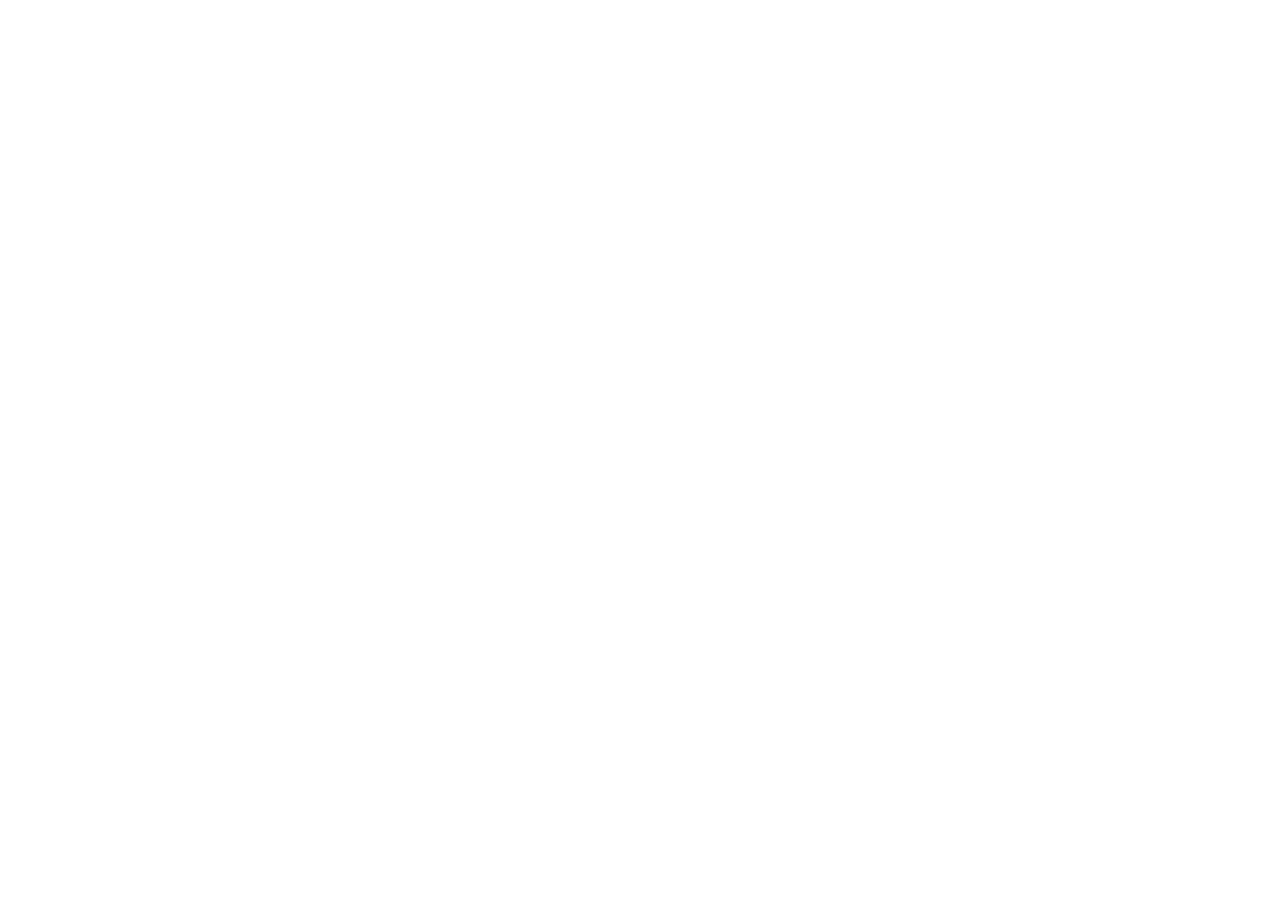
==== index.html @ 08fb3525 "First commit" ====
<!DOCTYPE html>
<html lang="en">
    <head>
        <meta charset="UTF-8" />
        <meta name="viewport" content="width=device-width, initial-scale=1.0" />
        <title>An Interactive Designer</title>
        <!-- Favicon -->
        <link
            rel="apple-touch-icon"
            sizes="57x57"
            href="./assets/Favicon-Project6"
        />
        <link
            rel="apple-touch-icon"
            sizes="60x60"
            href="./assets/Favicon-Project6/apple-icon-60x60.png"
        />
        <link
            rel="apple-touch-icon"
            sizes="72x72"
            href="./assets/Favicon-Project6/apple-icon-72x72.png"
        />
        <link
            rel="apple-touch-icon"
            sizes="76x76"
            href="./assets/Favicon-Project6/apple-icon-76x76.png"
        />
        <link
            rel="apple-touch-icon"
            sizes="114x114"
            href="./assets/Favicon-Project6/apple-icon-114x114.png"
        />
        <link
            rel="apple-touch-icon"
            sizes="120x120"
            href="./assets/Favicon-Project6/apple-icon-120x120.png"
        />
        <link
            rel="apple-touch-icon"
            sizes="144x144"
            href="./assets/Favicon-Project6/apple-icon-144x144.png"
        />
        <link
            rel="apple-touch-icon"
            sizes="152x152"
            href="./assets/Favicon-Project6/apple-icon-152x152.png"
        />
        <link
            rel="apple-touch-icon"
            sizes="180x180"
            href="./assets/Favicon-Project6/apple-icon-180x180.png"
        />
        <link
            rel="icon"
            type="image/png"
            sizes="192x192"
            href="./assets/Favicon-Project6/android-icon-192x192.png"
        />
        <link
            rel="icon"
            type="image/png"
            sizes="32x32"
            href="./assets/Favicon-Project6/favicon-32x32.png"
        />
        <link
            rel="icon"
            type="image/png"
            sizes="96x96"
            href="./assets/Favicon-Project6/favicon-96x96.png"
        />
        <link
            rel="icon"
            type="image/png"
            sizes="16x16"
            href="./assets/Favicon-Project6/favicon-16x16.png"
        />
        <link rel="manifest" href="./assets/Favicon-Project6/manifest.json" />
        <meta name="msapplication-TileColor" content="#ffffff" />
        <meta
            name="msapplication-TileImage"
            content="./assets/Favicon-Project6/ms-icon-144x144.png"
        />
        <meta name="theme-color" content="#ffffff" />
        <!-- Reset Css -->
        <link rel="stylesheet" href="./assets/css/reset.css" />
        <!-- Embed Fonts -->
        <link rel="preconnect" href="https://fonts.googleapis.com" />
        <link rel="preconnect" href="https://fonts.gstatic.com" crossorigin />
        <link
            href="https://fonts.googleapis.com/css2?family=DM+Sans:opsz,wght@9..40,400;9..40,500;9..40,700&display=swap"
            rel="stylesheet"
        />
        <!-- System Grid -->
        <link rel="stylesheet" href="./assets/css/grid.css" />
        <!-- Responsive -->
        <link rel="stylesheet" href="./assets/css/responsive.css" />
        <!-- Styles  -->
        <link rel="stylesheet" href="./assets/css/styles.css" />
    </head>
    <body>
        <header class="header">
            <div class="container-header"></div>
        </header>

        <main>
            <section class="hero">
                <div class="container"></div>
            </section>
        </main>
    </body>
</html>
---- assets/css/grid.css ----
/* X-Small devices (portrait phones, less than 576px) */
/* No media query for `xs` since this is the default in Bootstrap */
.container,
.container-fluid {
  --column-size: 12;
  --spacer: 10px;

  width: 100%;
  margin-left: auto;
  margin-right: auto;
  padding-left: calc(var(--spacer) / 2);
  padding-right: calc(var(--spacer) / 2);
}

.row {
  display: flex;
  flex-wrap: wrap;
  margin-left: calc(-1 * var(--spacer) / 2);
  margin-right: calc(-1 * var(--spacer) / 2);
}

.col {
  flex: 1 0;
}

.g-0 {
  --spacer: 0;
}

.row > [class*='offset-'] {
  margin-left: calc(100% / var(--column-size) * var(--offset-number));
}

.offset-0 {
  --offset-number: 0;
}

.offset-1 {
  --offset-number: 1;
}

.offset-2 {
  --offset-number: 2;
}

.offset-3 {
  --offset-number: 3;
}

.offset-4 {
  --offset-number: 4;
}

.offset-5 {
  --offset-number: 5;
}

.offset-6 {
  --offset-number: 6;
}

.offset-7 {
  --offset-number: 7;
}

.offset-8 {
  --offset-number: 8;
}

.offset-9 {
  --offset-number: 9;
}

.offset-10 {
  --offset-number: 10;
}

.offset-11 {
  --offset-number: 11;
}

.col,
.row[class*='row-cols-'] > *,
.row > [class*='col-'] {
  padding-left: calc(var(--spacer) / 2);
  padding-right: calc(var(--spacer) / 2);
}

.row[class*='row-cols-'] > *,
.row > [class*='col-'] {
  flex: 0 0 auto;
}

.row[class*='row-cols-'] > * {
  width: calc(100% / var(--row-cols-number));
}

.row-cols-1 > * {
  --row-cols-number: 1;
}

.row-cols-2 > * {
  --row-cols-number: 2;
}

.row-cols-3 > * {
  --row-cols-number: 3;
}

.row-cols-4 > * {
  --row-cols-number: 4;
}

.row-cols-5 > * {
  --row-cols-number: 5;
}

.row-cols-6 > * {
  --row-cols-number: 6;
}

.row > [class*='col-'] {
  width: calc(100% / var(--column-size) * var(--column-number));
}

.col-1 {
  --column-number: 1;
}

.col-2 {
  --column-number: 2;
}

.col-3 {
  --column-number: 3;
}

.col-4 {
  --column-number: 4;
}

.col-5 {
  --column-number: 5;
}

.col-6 {
  --column-number: 6;
}

.col-7 {
  --column-number: 7;
}

.col-8 {
  --column-number: 8;
}

.col-9 {
  --column-number: 9;
}

.col-10 {
  --column-number: 10;
}

.col-11 {
  --column-number: 11;
}

.col-12 {
  --column-number: 12;
}

/* Small devices (landscape phones, 576px and up) */
@media (min-width: 576px) {
  .container {
    --spacer: 24px;

    max-width: 540px;
  }

  .g-sm-0 {
    --spacer: 0;
  }

  .offset-sm-0 {
    --offset-number: 0;
  }

  .offset-sm-1 {
    --offset-number: 1;
  }

  .offset-sm-2 {
    --offset-number: 2;
  }

  .offset-sm-3 {
    --offset-number: 3;
  }

  .offset-sm-4 {
    --offset-number: 4;
  }

  .offset-sm-5 {
    --offset-number: 5;
  }

  .offset-sm-6 {
    --offset-number: 6;
  }

  .offset-sm-7 {
    --offset-number: 7;
  }

  .offset-sm-8 {
    --offset-number: 8;
  }

  .offset-sm-9 {
    --offset-number: 9;
  }

  .offset-sm-10 {
    --offset-number: 10;
  }

  .offset-sm-11 {
    --offset-number: 11;
  }

  .col-sm-1 {
    --column-number: 1;
  }

  .col-sm-2 {
    --column-number: 2;
  }

  .col-sm-3 {
    --column-number: 3;
  }

  .col-sm-4 {
    --column-number: 4;
  }

  .col-sm-5 {
    --column-number: 5;
  }

  .col-sm-6 {
    --column-number: 6;
  }

  .col-sm-7 {
    --column-number: 7;
  }

  .col-sm-8 {
    --column-number: 8;
  }

  .col-sm-9 {
    --column-number: 9;
  }

  .col-sm-10 {
    --column-number: 10;
  }

  .col-sm-11 {
    --column-number: 11;
  }

  .col-sm-12 {
    --column-number: 12;
  }

  .row-cols-sm-1 > * {
    --row-cols-number: 1;
  }

  .row-cols-sm-2 > * {
    --row-cols-number: 2;
  }

  .row-cols-sm-3 > * {
    --row-cols-number: 3;
  }

  .row-cols-sm-4 > * {
    --row-cols-number: 4;
  }

  .row-cols-sm-5 > * {
    --row-cols-number: 5;
  }

  .row-cols-sm-6 > * {
    --row-cols-number: 6;
  }
}

/* Medium devices (tablets, 768px and up) */
@media (min-width: 768px) {
  .container {
    max-width: 720px;
  }

  .g-md-0 {
    --spacer: 0;
  }

  .offset-md-0 {
    --offset-number: 0;
  }

  .offset-md-1 {
    --offset-number: 1;
  }

  .offset-md-2 {
    --offset-number: 2;
  }

  .offset-md-3 {
    --offset-number: 3;
  }

  .offset-md-4 {
    --offset-number: 4;
  }

  .offset-md-5 {
    --offset-number: 5;
  }

  .offset-md-6 {
    --offset-number: 6;
  }

  .offset-md-7 {
    --offset-number: 7;
  }

  .offset-md-8 {
    --offset-number: 8;
  }

  .offset-md-9 {
    --offset-number: 9;
  }

  .offset-md-10 {
    --offset-number: 10;
  }

  .offset-md-11 {
    --offset-number: 11;
  }

  .col-md-1 {
    --column-number: 1;
  }

  .col-md-2 {
    --column-number: 2;
  }

  .col-md-3 {
    --column-number: 3;
  }

  .col-md-4 {
    --column-number: 4;
  }

  .col-md-5 {
    --column-number: 5;
  }

  .col-md-6 {
    --column-number: 6;
  }

  .col-md-7 {
    --column-number: 7;
  }

  .col-md-8 {
    --column-number: 8;
  }

  .col-md-9 {
    --column-number: 9;
  }

  .col-md-10 {
    --column-number: 10;
  }

  .col-md-11 {
    --column-number: 11;
  }

  .col-md-12 {
    --column-number: 12;
  }

  .row-cols-md-1 > * {
    --row-cols-number: 1;
  }

  .row-cols-md-2 > * {
    --row-cols-number: 2;
  }

  .row-cols-md-3 > * {
    --row-cols-number: 3;
  }

  .row-cols-md-4 > * {
    --row-cols-number: 4;
  }

  .row-cols-md-5 > * {
    --row-cols-number: 5;
  }

  .row-cols-md-6 > * {
    --row-cols-number: 6;
  }
}

/* Large devices (desktops, 992px and up) */
@media (min-width: 992px) {
  .container {
    --spacer: 30px;

    max-width: 960px;
  }

  .g-lg-0 {
    --spacer: 0;
  }

  .offset-lg-0 {
    --offset-number: 0;
  }

  .offset-lg-1 {
    --offset-number: 1;
  }

  .offset-lg-2 {
    --offset-number: 2;
  }

  .offset-lg-3 {
    --offset-number: 3;
  }

  .offset-lg-4 {
    --offset-number: 4;
  }

  .offset-lg-5 {
    --offset-number: 5;
  }

  .offset-lg-6 {
    --offset-number: 6;
  }

  .offset-lg-7 {
    --offset-number: 7;
  }

  .offset-lg-8 {
    --offset-number: 8;
  }

  .offset-lg-9 {
    --offset-number: 9;
  }

  .offset-lg-10 {
    --offset-number: 10;
  }

  .offset-lg-11 {
    --offset-number: 11;
  }

  .col-lg-1 {
    --column-number: 1;
  }

  .col-lg-2 {
    --column-number: 2;
  }

  .col-lg-3 {
    --column-number: 3;
  }

  .col-lg-4 {
    --column-number: 4;
  }

  .col-lg-5 {
    --column-number: 5;
  }

  .col-lg-6 {
    --column-number: 6;
  }

  .col-lg-7 {
    --column-number: 7;
  }

  .col-lg-8 {
    --column-number: 8;
  }

  .col-lg-9 {
    --column-number: 9;
  }

  .col-lg-10 {
    --column-number: 10;
  }

  .col-lg-11 {
    --column-number: 11;
  }

  .col-lg-12 {
    --column-number: 12;
  }

  .row-cols-lg-1 > * {
    --row-cols-number: 1;
  }

  .row-cols-lg-2 > * {
    --row-cols-number: 2;
  }

  .row-cols-lg-3 > * {
    --row-cols-number: 3;
  }

  .row-cols-lg-4 > * {
    --row-cols-number: 4;
  }

  .row-cols-lg-5 > * {
    --row-cols-number: 5;
  }

  .row-cols-lg-6 > * {
    --row-cols-number: 6;
  }
}

/* X-Large devices (large desktops, 1200px and up) */
@media (min-width: 1200px) {
  .container {
    max-width: 1170px;
  }

  .g-xl-0 {
    --spacer: 0;
  }

  .offset-xl-0 {
    --offset-number: 0;
  }

  .offset-xl-1 {
    --offset-number: 1;
  }

  .offset-xl-2 {
    --offset-number: 2;
  }

  .offset-xl-3 {
    --offset-number: 3;
  }

  .offset-xl-4 {
    --offset-number: 4;
  }

  .offset-xl-5 {
    --offset-number: 5;
  }

  .offset-xl-6 {
    --offset-number: 6;
  }

  .offset-xl-7 {
    --offset-number: 7;
  }

  .offset-xl-8 {
    --offset-number: 8;
  }

  .offset-xl-9 {
    --offset-number: 9;
  }

  .offset-xl-10 {
    --offset-number: 10;
  }

  .offset-xl-11 {
    --offset-number: 11;
  }

  .col-xl-1 {
    --column-number: 1;
  }

  .col-xl-2 {
    --column-number: 2;
  }

  .col-xl-3 {
    --column-number: 3;
  }

  .col-xl-4 {
    --column-number: 4;
  }

  .col-xl-5 {
    --column-number: 5;
  }

  .col-xl-6 {
    --column-number: 6;
  }

  .col-xl-7 {
    --column-number: 7;
  }

  .col-xl-8 {
    --column-number: 8;
  }

  .col-xl-9 {
    --column-number: 9;
  }

  .col-xl-10 {
    --column-number: 10;
  }

  .col-xl-11 {
    --column-number: 11;
  }

  .col-xl-12 {
    --column-number: 12;
  }

  .row-cols-xl-1 > * {
    --row-cols-number: 1;
  }

  .row-cols-xl-2 > * {
    --row-cols-number: 2;
  }

  .row-cols-xl-3 > * {
    --row-cols-number: 3;
  }

  .row-cols-xl-4 > * {
    --row-cols-number: 4;
  }

  .row-cols-xl-5 > * {
    --row-cols-number: 5;
  }

  .row-cols-xl-6 > * {
    --row-cols-number: 6;
  }
}

/* XX-Large devices (larger desktops, 1400px and up) */
@media (min-width: 1400px) {
  .container {
    max-width: 1320px;
  }

  .g-xxl-0 {
    --spacer: 0;
  }

  .offset-xxl-0 {
    --offset-number: 0;
  }

  .offset-xxl-1 {
    --offset-number: 1;
  }

  .offset-xxl-2 {
    --offset-number: 2;
  }

  .offset-xxl-3 {
    --offset-number: 3;
  }

  .offset-xxl-4 {
    --offset-number: 4;
  }

  .offset-xxl-5 {
    --offset-number: 5;
  }

  .offset-xxl-6 {
    --offset-number: 6;
  }

  .offset-xxl-7 {
    --offset-number: 7;
  }

  .offset-xxl-8 {
    --offset-number: 8;
  }

  .offset-xxl-9 {
    --offset-number: 9;
  }

  .offset-xxl-10 {
    --offset-number: 10;
  }

  .offset-xxl-11 {
    --offset-number: 11;
  }

  .col-xxl-1 {
    --column-number: 1;
  }

  .col-xxl-2 {
    --column-number: 2;
  }

  .col-xxl-3 {
    --column-number: 3;
  }

  .col-xxl-4 {
    --column-number: 4;
  }

  .col-xxl-5 {
    --column-number: 5;
  }

  .col-xxl-6 {
    --column-number: 6;
  }

  .col-xxl-7 {
    --column-number: 7;
  }

  .col-xxl-8 {
    --column-number: 8;
  }

  .col-xxl-9 {
    --column-number: 9;
  }

  .col-xxl-10 {
    --column-number: 10;
  }

  .col-xxl-11 {
    --column-number: 11;
  }

  .col-xxl-12 {
    --column-number: 12;
  }

  .row-cols-xxl-1 > * {
    --row-cols-number: 1;
  }

  .row-cols-xxl-2 > * {
    --row-cols-number: 2;
  }

  .row-cols-xxl-3 > * {
    --row-cols-number: 3;
  }

  .row-cols-xxl-4 > * {
    --row-cols-number: 4;
  }

  .row-cols-xxl-5 > * {
    --row-cols-number: 5;
  }

  .row-cols-xxl-6 > * {
    --row-cols-number: 6;
  }
}
---- assets/css/responsive.css ----

---- assets/css/styles.css ----
*, ::before, ::after {
    box-sizing: border-box;
}

html {
    font-size: 62.5%;
}



body {
    font-family: 'DM Sans', sans-serif;
}
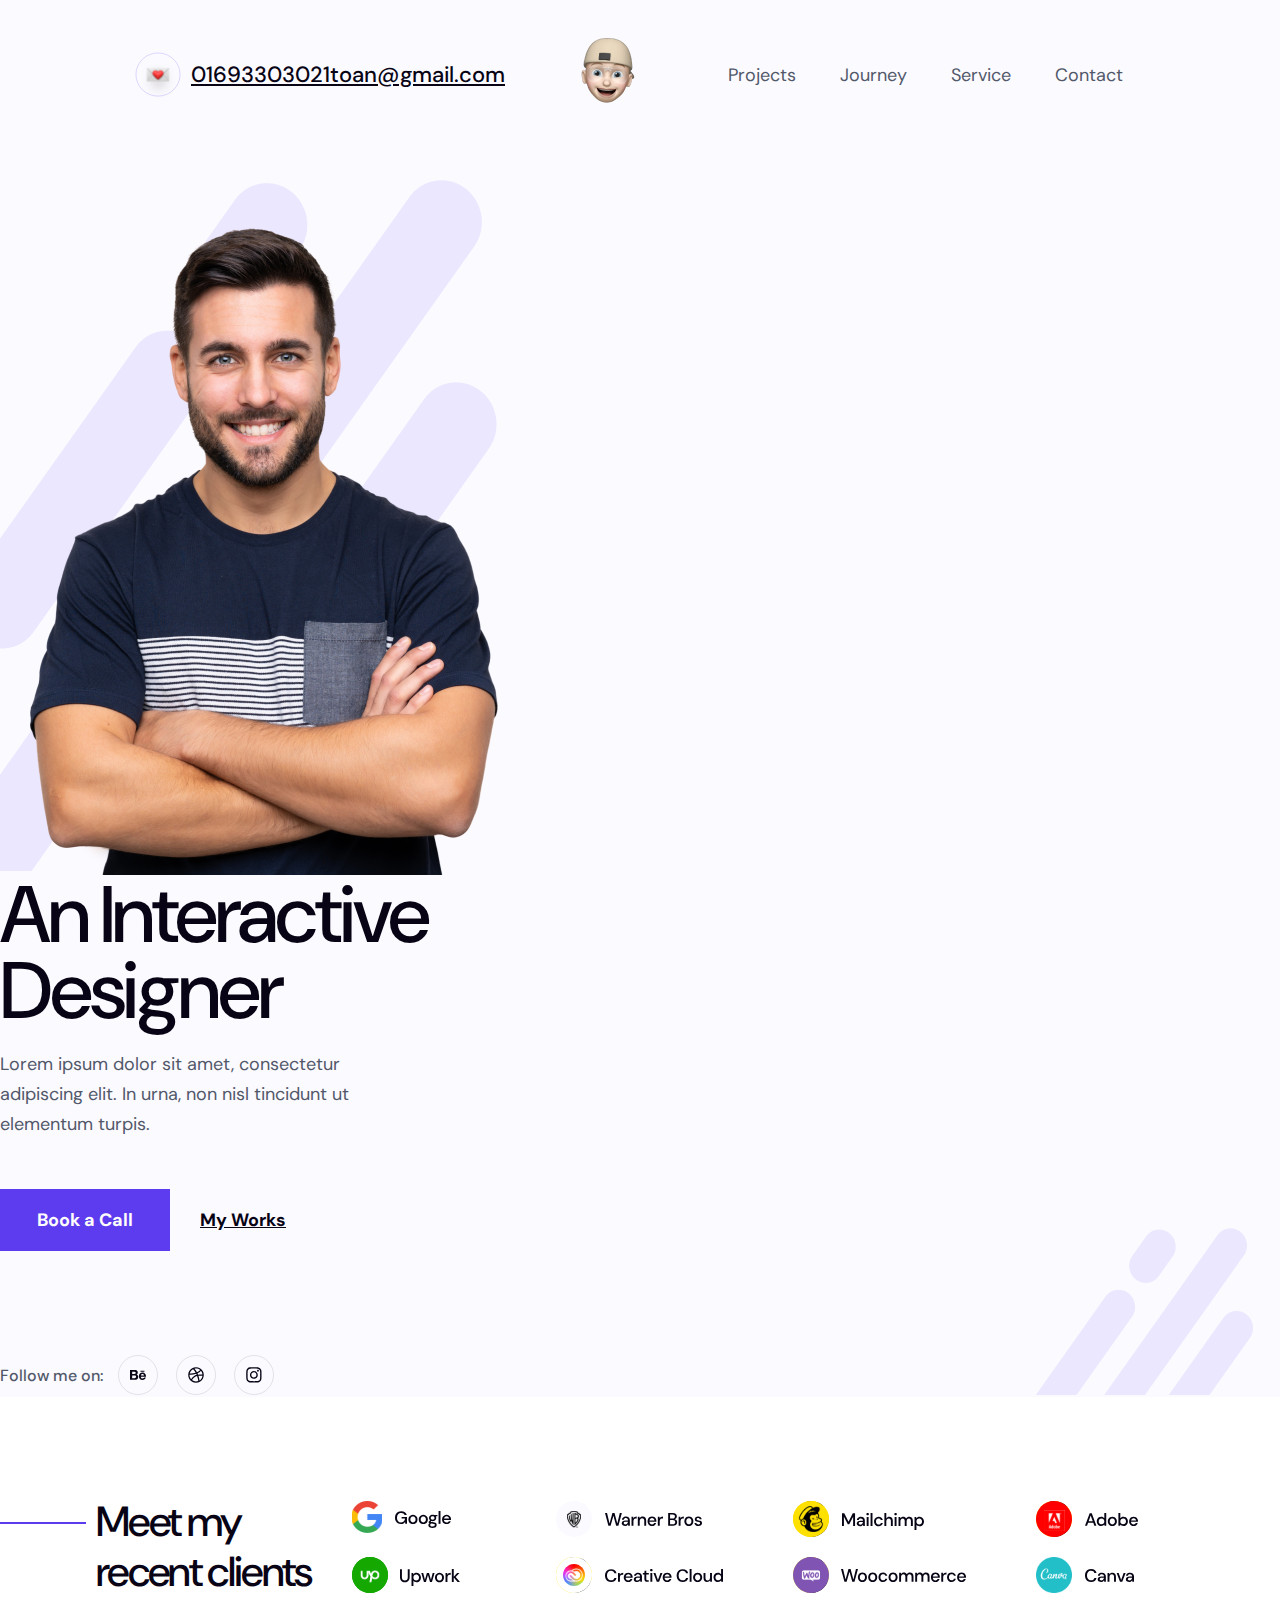
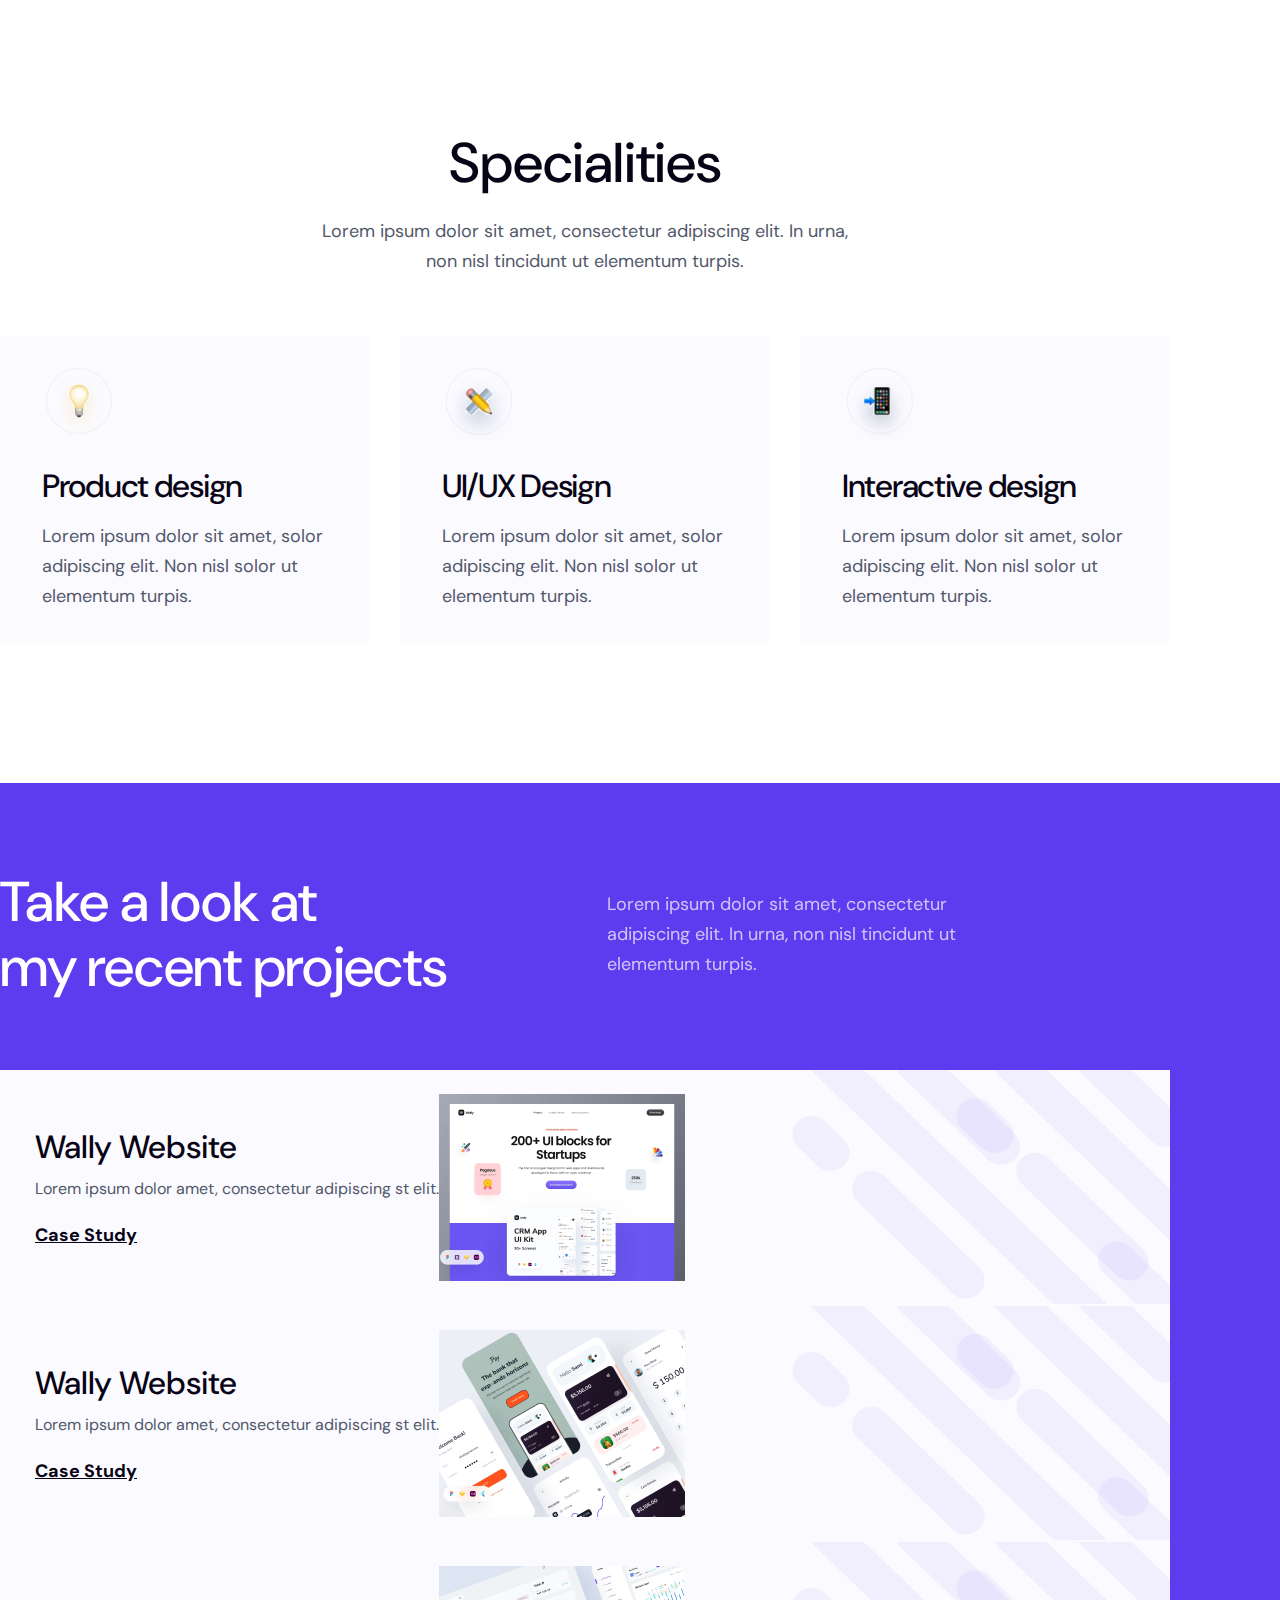
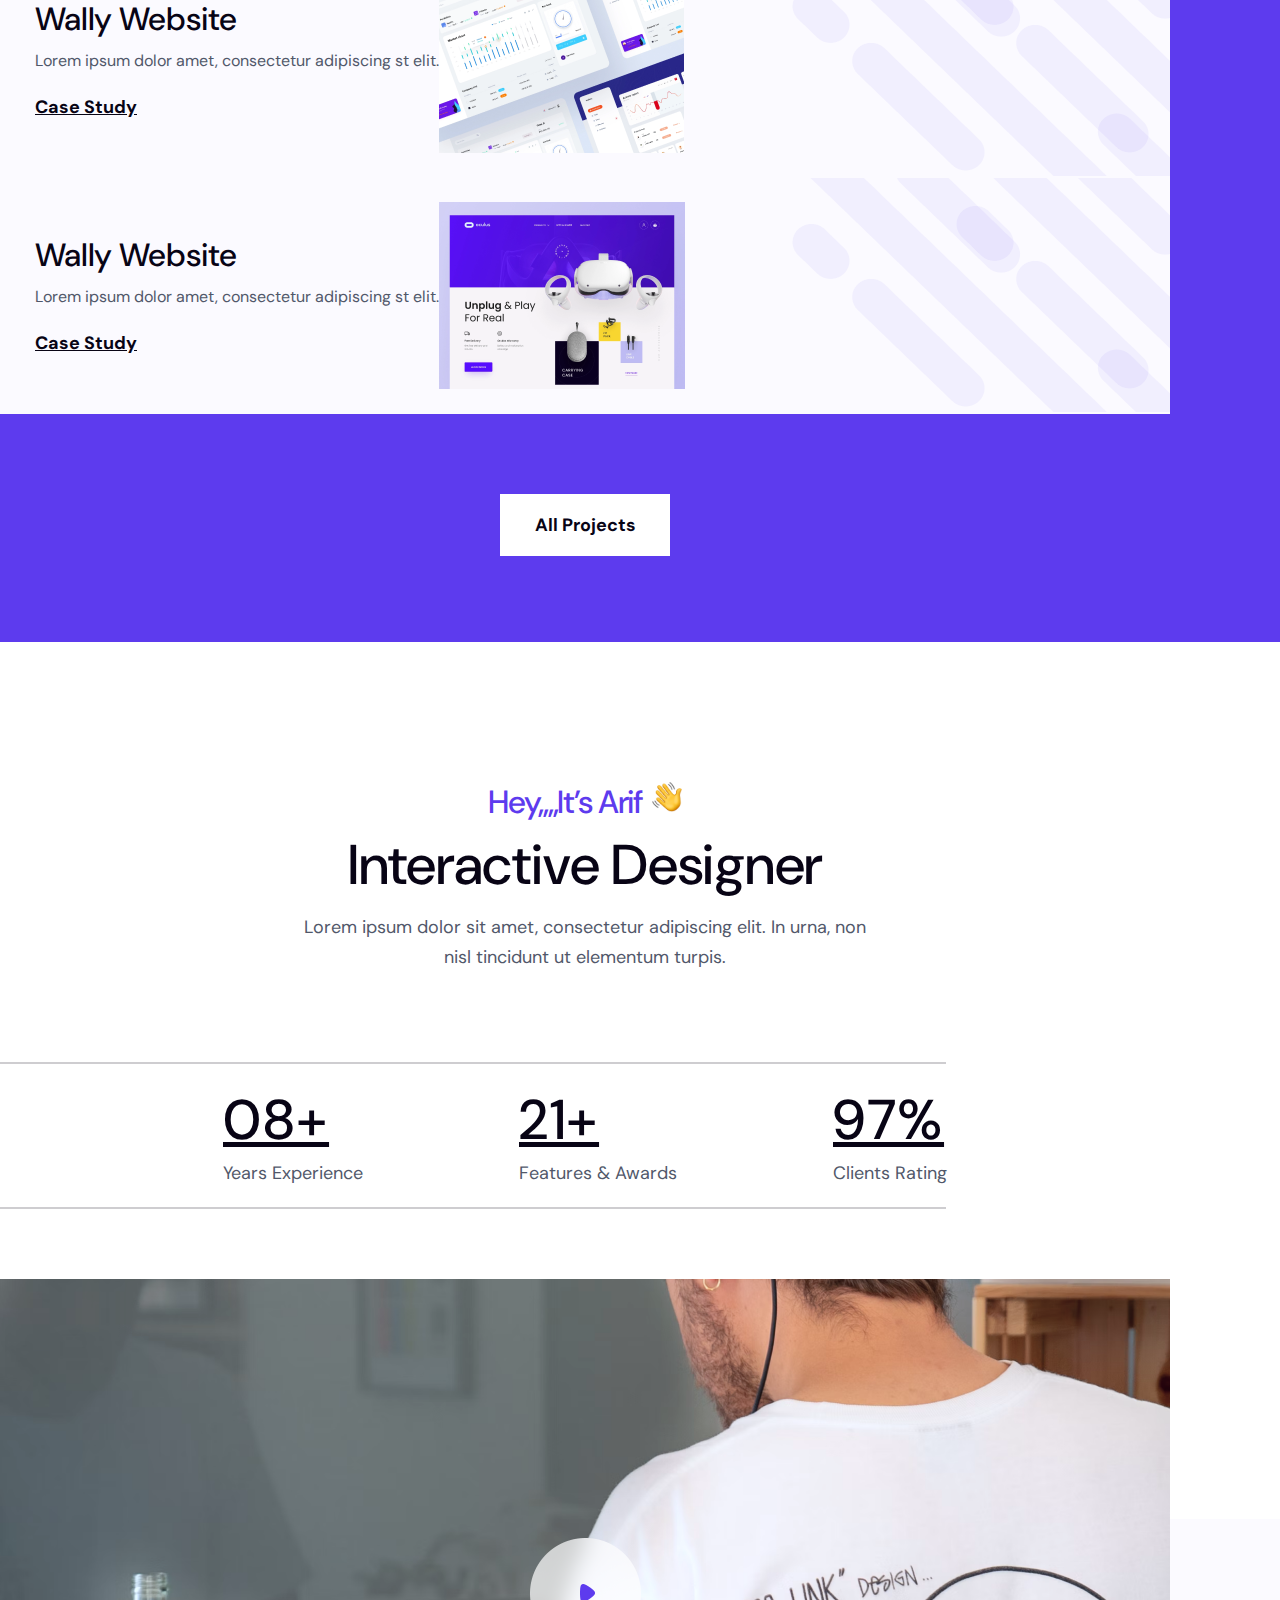
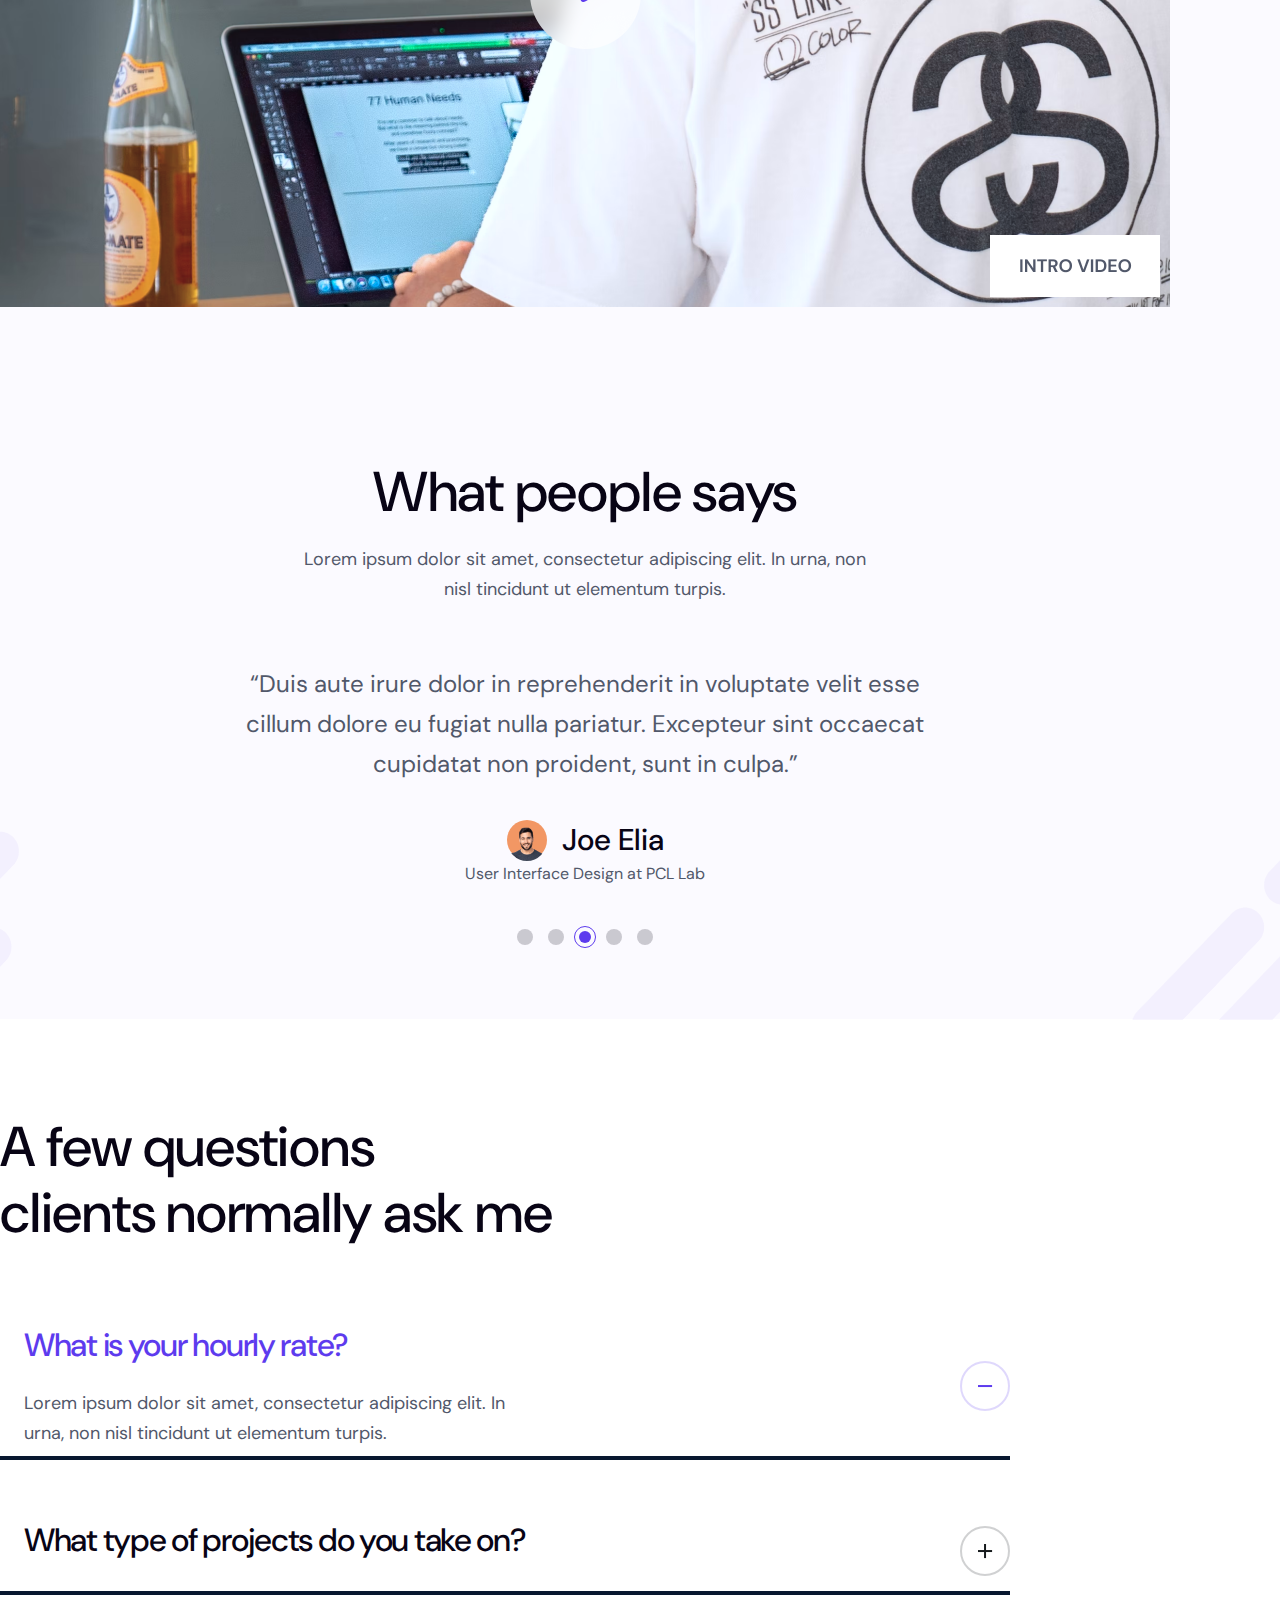
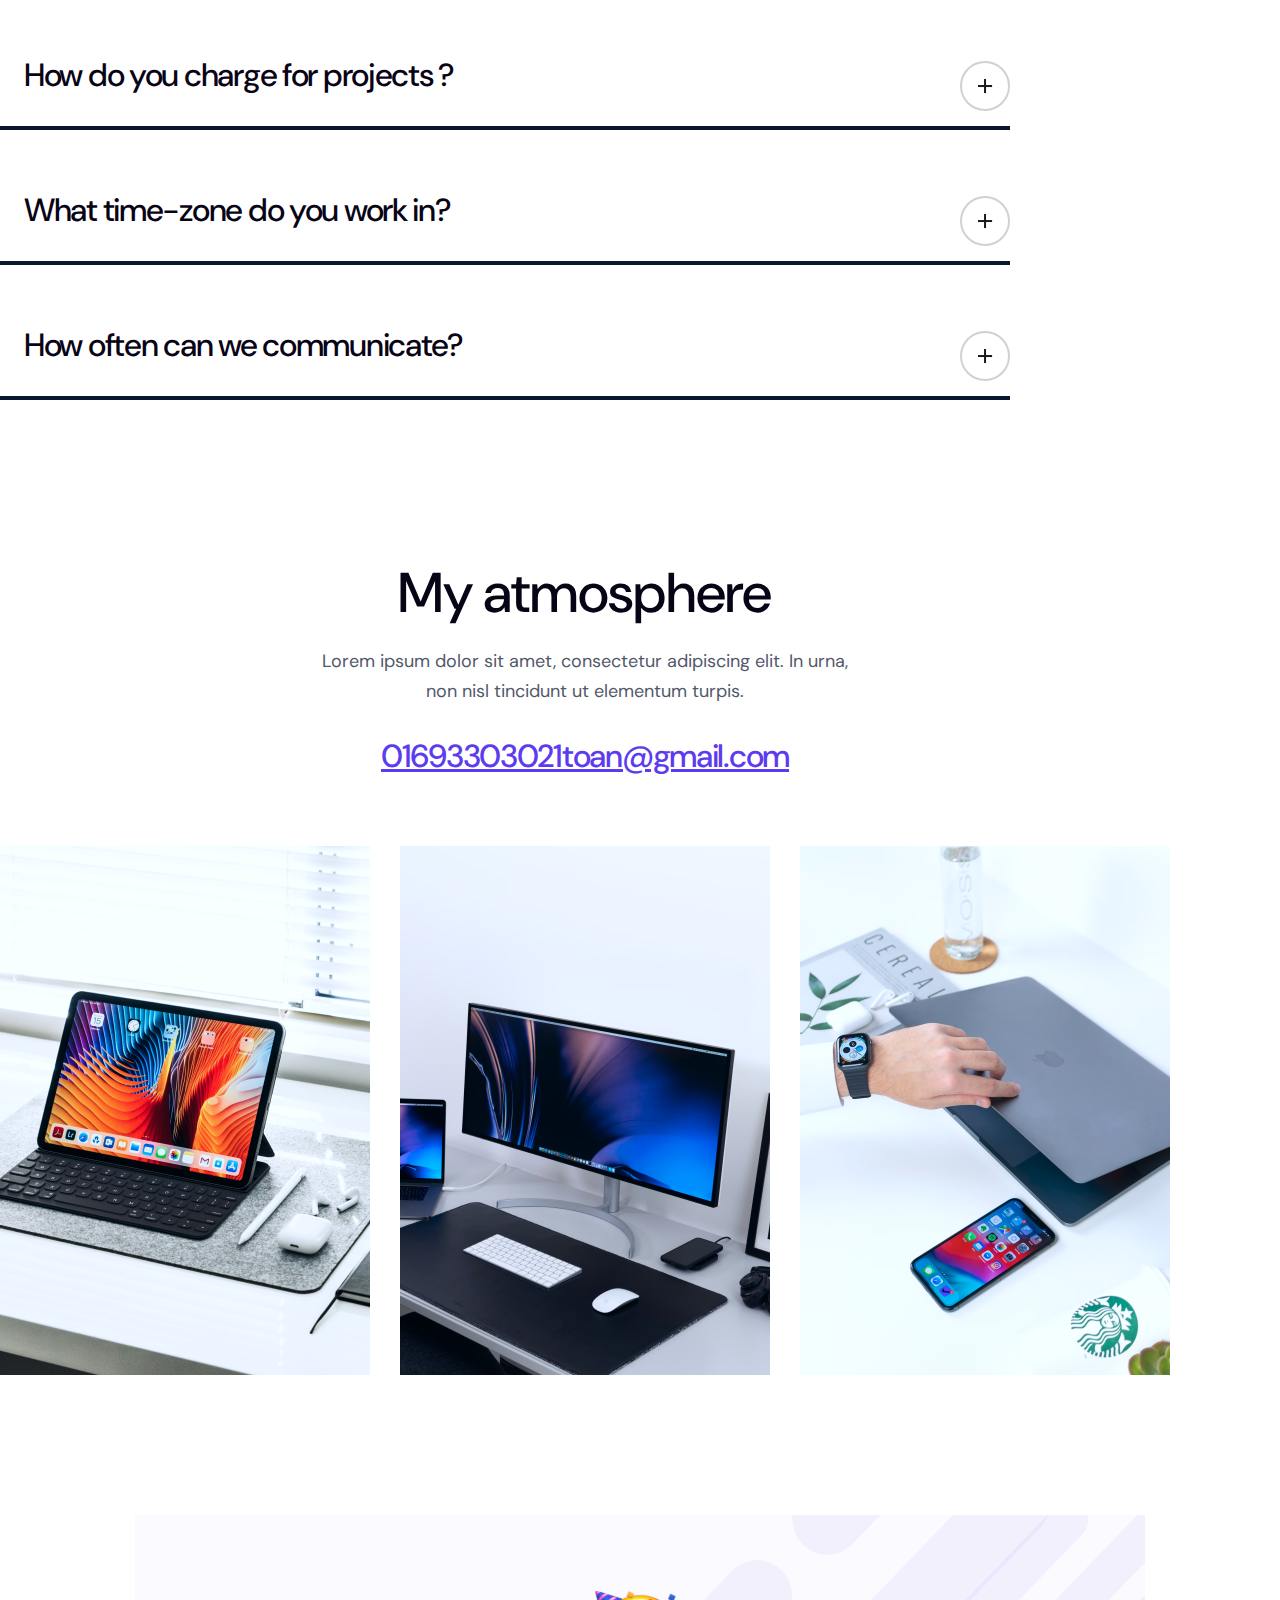
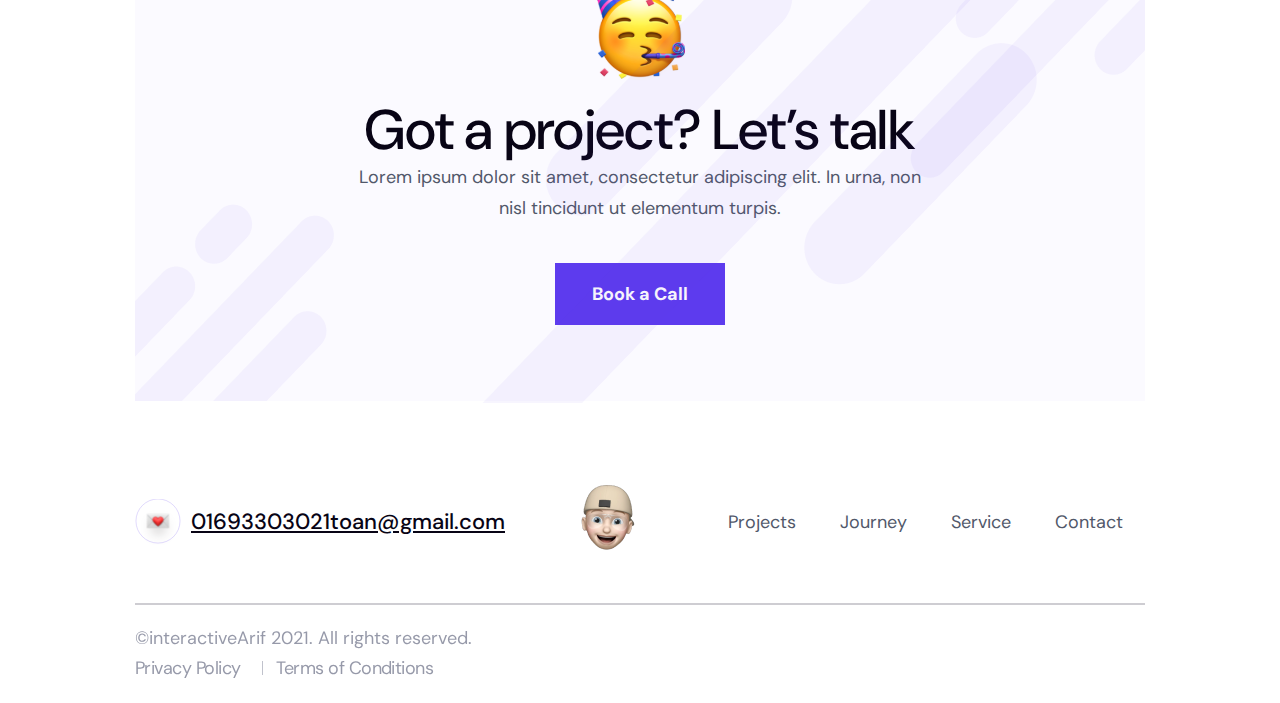
==== commit dd2299a2: "Hoàn Thành Dự Án Số 6" ====
--- a/index.html
+++ b/index.html
@@ -91,21 +91,1151 @@
             rel="stylesheet"
         />
         <!-- System Grid -->
-        <link rel="stylesheet" href="./assets/css/grid.css" />
+        <link
+            href="https://cdn.jsdelivr.net/npm/bootstrap@5.3.2/dist/css/bootstrap.min.css"
+            rel="stylesheet"
+            integrity="sha384-T3c6CoIi6uLrA9TneNEoa7RxnatzjcDSCmG1MXxSR1GAsXEV/Dwwykc2MPK8M2HN"
+            crossorigin="anonymous"
+        />
+
+        <!-- Styles  -->
+        <link rel="stylesheet" href="./assets/css/styles.css" />
         <!-- Responsive -->
         <link rel="stylesheet" href="./assets/css/responsive.css" />
-        <!-- Styles  -->
-        <link rel="stylesheet" href="./assets/css/styles.css" />
     </head>
     <body>
+        <!-- Header -->
         <header class="header">
-            <div class="container-header"></div>
+            <div class="header__inner">
+                <div class="header-contact">
+                    <img
+                        src="./assets/icon/Icon_Header.svg"
+                        alt=""
+                        class="header-contact__icon"
+                    />
+                    <a href="#!">
+                        <div class="header-contact__email">
+                            01693303021toan@gmail.com
+                        </div>
+                    </a>
+                </div>
+
+                <!-- Logo -->
+                <a href="#!"
+                    ><img
+                        src="./assets/img/Logo.png"
+                        alt="An Interactive Designer"
+                        class="header-logo"
+                /></a>
+                <!-- Nav -->
+                <nav class="nav">
+                    <ul class="nav__list">
+                        <li class="nav__items">
+                            <a href="#!" class="nav__links nav__links--active"
+                                >Projects</a
+                            >
+                        </li>
+
+                        <li class="nav__items">
+                            <a href="#!" class="nav__links">Journey</a>
+                        </li>
+
+                        <li class="nav__items">
+                            <a href="#!" class="nav__links">Service</a>
+                        </li>
+
+                        <li class="nav__items">
+                            <a href="#!" class="nav__links">Contact</a>
+                        </li>
+                    </ul>
+                </nav>
+            </div>
         </header>
-
+        <!-- Tablet/Mobile Header -->
+        <header class="mobile-header">
+            <img src="./assets/img/logo_header-mobile.png" alt="" />
+            <div class="menu-box">
+                <svg
+                    width="34"
+                    height="34"
+                    viewBox="0 0 34 34"
+                    fill="none"
+                    xmlns="http://www.w3.org/2000/svg"
+                    xmlns:xlink="http://www.w3.org/1999/xlink"
+                >
+                    <circle
+                        opacity="0.2"
+                        cx="17"
+                        cy="17"
+                        r="16"
+                        stroke="#5D3BEE"
+                    />
+                    <rect
+                        x="8.6521"
+                        y="11.4349"
+                        width="16.6957"
+                        height="11.1304"
+                        fill="url(#pattern0)"
+                    />
+                    <defs>
+                        <pattern
+                            id="pattern0"
+                            patternContentUnits="objectBoundingBox"
+                            width="1"
+                            height="1"
+                        >
+                            <use
+                                xlink:href="#image0_1_4946"
+                                transform="matrix(0.00625 0 0 0.00902778 0 -0.222222)"
+                            />
+                        </pattern>
+                        <image
+                            id="image0_1_4946"
+                            width="160"
+                            height="160"
+                            xlink:href="[data-uri]"
+                        />
+                    </defs>
+                </svg>
+            </div>
+
+            <div class="menu-button">
+                <span class="menu-icon">
+                    <svg
+                        width="34"
+                        height="34"
+                        viewBox="0 0 34 34"
+                        fill="none"
+                        xmlns="http://www.w3.org/2000/svg"
+                    >
+                        <circle
+                            opacity="0.2"
+                            cx="17"
+                            cy="17"
+                            r="16"
+                            stroke="#5D3BEE"
+                        />
+                        <path
+                            d="M10 20H25"
+                            stroke="#5D3BEE"
+                            stroke-width="2"
+                            stroke-linecap="round"
+                            stroke-linejoin="round"
+                        />
+                        <path
+                            d="M10 14H25"
+                            stroke="#5D3BEE"
+                            stroke-width="2"
+                            stroke-linecap="round"
+                            stroke-linejoin="round"
+                        />
+                    </svg>
+                </span>
+            </div>
+
+            <nav class="mobile-nav">
+                <span class="close-btn">
+                    <svg
+                        xmlns="http://www.w3.org/2000/svg"
+                        height="2em"
+                        viewBox="0 0 384 512"
+                    >
+                        <!--! Font Awesome Free 6.4.2 by @fontawesome - https://fontawesome.com License - https://fontawesome.com/license (Commercial License) Copyright 2023 Fonticons, Inc. -->
+                        <path
+                            d="M342.6 150.6c12.5-12.5 12.5-32.8 0-45.3s-32.8-12.5-45.3 0L192 210.7 86.6 105.4c-12.5-12.5-32.8-12.5-45.3 0s-12.5 32.8 0 45.3L146.7 256 41.4 361.4c-12.5 12.5-12.5 32.8 0 45.3s32.8 12.5 45.3 0L192 301.3 297.4 406.6c12.5 12.5 32.8 12.5 45.3 0s12.5-32.8 0-45.3L237.3 256 342.6 150.6z"
+                        />
+                    </svg>
+                </span>
+                <ul class="mobile-nav__list">
+                    <li class="mobile-nav__item">
+                        <a href="#!" class="mobile-nav__link">Projects</a>
+                    </li>
+
+                    <li class="mobile-nav__item">
+                        <a href="#!" class="mobile-nav__link">Journey</a>
+                    </li>
+
+                    <li class="mobile-nav__item">
+                        <a href="#!" class="mobile-nav__link">Service</a>
+                    </li>
+
+                    <li class="mobile-nav__item">
+                        <a href="#!" class="mobile-nav__link">Contact</a>
+                    </li>
+                </ul>
+            </nav>
+        </header>
         <main>
+            <!--  Hero -->
             <section class="hero">
-                <div class="container"></div>
+                <div class="container">
+                    <div class="row hero__inner">
+                        <div class="col-lg-5 col-12">
+                            <!-- Hero Media -->
+                            <div class="hero__media">
+                                <figure class="hero__media__wrap-img">
+                                    <img
+                                        src="./assets/img/hero-img.png"
+                                        alt=""
+                                        class="hero__media__img"
+                                    />
+                                </figure>
+                            </div>
+                        </div>
+                        <div class="col-lg-5 offset-lg-2 col-12">
+                            <!-- Hero Content -->
+                            <section class="hero__content">
+                                <section class="hero__heading">
+                                    An Interactive Designer
+                                </section>
+                                <p class="hero__desc">
+                                    Lorem ipsum dolor sit amet, consectetur
+                                    adipiscing elit. In urna, non nisl tincidunt
+                                    ut elementum turpis.
+                                </p>
+                                <div class="hero__cta">
+                                    <a href="#!" class="hero__btn btn">
+                                        Book a Call
+                                    </a>
+                                    <a href="#!" class="hero__more">
+                                        My Works
+                                    </a>
+                                </div>
+                                <div class="hero-follow">
+                                    <span class="hero-follow__sub-title"
+                                        >Follow me on:
+                                    </span>
+                                    <div class="hero-social">
+                                        <a href="#!">
+                                            <img
+                                                src="./assets/img/Goggle.svg"
+                                                alt=""
+                                                class="hero-social__icon"
+                                            />
+                                        </a>
+                                        <a href="#!">
+                                            <img
+                                                src="./assets/img/basketball.svg"
+                                                5
+                                                alt=""
+                                                class="hero-social__icon"
+                                            />
+                                        </a>
+                                        <a href="#!">
+                                            <img
+                                                src="./assets/img/Instagram.svg"
+                                                alt=""
+                                                class="hero-social__icon"
+                                            />
+                                        </a>
+                                    </div>
+                                </div>
+                            </section>
+                        </div>
+                    </div>
+                </div>
+            </section>
+            <!--  Clients -->
+            <section class="client">
+                <div class="container">
+                    <div class="row client__inner">
+                        <div class="col-lg-4 col-12">
+                            <section class="client__left">
+                                <h2 class="client__heading section-heading">
+                                    Meet my recent clients
+                                </h2>
+                            </section>
+                        </div>
+                        <div class="col-lg-8">
+                            <div class="client__list">
+                                <img
+                                    src="./assets/img/Google.svg"
+                                    alt=""
+                                    class="client__items"
+                                />
+                                <img
+                                    src="./assets/img/warner bros.svg"
+                                    alt=""
+                                    class="client__items"
+                                />
+                                <img
+                                    src="./assets/img/Mailchamp.svg"
+                                    alt=""
+                                    class="client__items"
+                                />
+                                <img
+                                    src="./assets/img/Adobe.svg"
+                                    alt=""
+                                    class="client__items"
+                                />
+                                <img
+                                    src="./assets/img/Upwork.svg"
+                                    alt=""
+                                    class="client__items"
+                                />
+                                <img
+                                    src="./assets/img/Creative cloude.svg"
+                                    alt=""
+                                    class="client__items"
+                                />
+                                <img
+                                    src="./assets/img/Woocommercde.svg"
+                                    alt=""
+                                    class="client__items"
+                                />
+                                <img
+                                    src="./assets/img/Canva.svg"
+                                    alt=""
+                                    class="client__items"
+                                />
+                            </div>
+                        </div>
+                    </div>
+                </div>
+            </section>
+            <!-- Services -->
+            <section class="service">
+                <div class="container">
+                    <div class="row">
+                        <div class="col">
+                            <section class="service__top">
+                                <h2 class="section-heading service__heading">
+                                    Specialities
+                                </h2>
+                                <p class="section-desc service__desc">
+                                    Lorem ipsum dolor sit amet, consectetur
+                                    adipiscing elit. In urna, non nisl tincidunt
+                                    ut elementum turpis.
+                                </p>
+                            </section>
+                        </div>
+                    </div>
+                    <article
+                        class="row row-cols-sm-1 row-col-lg-3 service__list"
+                    >
+                        <!-- Item - 1 -->
+                        <div class="service-item">
+                            <img
+                                src="./assets/icon/service-icon-1.svg"
+                                alt=""
+                                class="service-item__icon"
+                            />
+                            <h3 class="service-item__heading">
+                                Product design
+                            </h3>
+                            <p class="service-item__desc">
+                                Lorem ipsum dolor sit amet, solor adipiscing
+                                elit. Non nisl solor ut elementum turpis.
+                            </p>
+                        </div>
+
+                        <!-- Item - 2 -->
+                        <div class="service-item">
+                            <img
+                                src="./assets/icon/service-icon-2.svg"
+                                alt=""
+                                class="service-item__icon"
+                            />
+                            <h3 class="service-item__heading">UI/UX Design</h3>
+                            <p class="service-item__desc">
+                                Lorem ipsum dolor sit amet, solor adipiscing
+                                elit. Non nisl solor ut elementum turpis.
+                            </p>
+                        </div>
+
+                        <!-- Item - 3 -->
+                        <div class="service-item">
+                            <img
+                                src="./assets/icon/service-icon-3.svg"
+                                alt=""
+                                class="service-item__icon"
+                            />
+                            <h3 class="service-item__heading">
+                                Interactive design
+                            </h3>
+                            <p class="service-item__desc">
+                                Lorem ipsum dolor sit amet, solor adipiscing
+                                elit. Non nisl solor ut elementum turpis.
+                            </p>
+                        </div>
+                    </article>
+                    <!-- Service Mobile Dot -->
+                    <div class="service__mobile-dots .show-on-mobile">
+                        <span class="service__mobile-dot"></span>
+                        <span
+                            class="service__mobile-dot service__mobile-dot--active"
+                        ></span>
+                        <span class="service__mobile-dot"></span>
+                    </div>
+                </div>
+            </section>
+            <!-- Works -->
+            <section class="work">
+                <div class="container">
+                    <!-- Work Top -->
+                    <div class="row">
+                        <div class="col">
+                            <div class="work-top">
+                                <h2 class="section-heading work-top__heading">
+                                    Take a look at
+                                    <br />
+                                    my recent projects
+                                </h2>
+
+                                <p class="section-desc work-top__desc">
+                                    Lorem ipsum dolor sit amet, consectetur
+                                    adipiscing elit. In urna, non nisl tincidunt
+                                    ut elementum turpis.
+                                </p>
+                            </div>
+                        </div>
+                    </div>
+                    <!-- Work Bot -->
+                    <div class="row row-cols-2 work-bot">
+                        <article class="col work-list">
+                            <!-- Item 1 -->
+                            <div class="work-item">
+                                <div class="work-item__content">
+                                    <a
+                                        href="#!"
+                                        class="work-item__content__heading"
+                                    >
+                                        <div>Wally Website</div>
+                                    </a>
+                                    <div class="work-item__content__desc">
+                                        Lorem ipsum dolor amet, consectetur
+                                        adipiscing st elit.
+                                    </div>
+                                    <a
+                                        href="#!"
+                                        class="work-item__content__more"
+                                    >
+                                        Case Study
+                                    </a>
+                                </div>
+                                <div class="work-item__media">
+                                    <img
+                                        src="./assets/img/Work-1.png"
+                                        alt=""
+                                        class="work-item__media__img"
+                                    />
+                                </div>
+                            </div>
+                        </article>
+
+                        <article class="col work-list">
+                            <!-- Item 2 -->
+                            <div class="work-item">
+                                <div class="work-item__content">
+                                    <a
+                                        href="#!"
+                                        class="work-item__content__heading"
+                                    >
+                                        <div>Wally Website</div>
+                                    </a>
+                                    <div class="work-item__content__desc">
+                                        Lorem ipsum dolor amet, consectetur
+                                        adipiscing st elit.
+                                    </div>
+                                    <a
+                                        href="#!"
+                                        class="work-item__content__more"
+                                    >
+                                        Case Study
+                                    </a>
+                                </div>
+                                <div class="work-item__media">
+                                    <img
+                                        src="./assets/img/Work-2.png"
+                                        alt=""
+                                        class="work-item__media__img"
+                                    />
+                                </div>
+                            </div>
+                        </article>
+
+                        <article class="col work-list">
+                            <!-- Item 3 -->
+                            <div class="work-item">
+                                <div class="work-item__content">
+                                    <a
+                                        href="#!"
+                                        class="work-item__content__heading"
+                                    >
+                                        <div>Wally Website</div>
+                                    </a>
+                                    <div class="work-item__content__desc">
+                                        Lorem ipsum dolor amet, consectetur
+                                        adipiscing st elit.
+                                    </div>
+                                    <a
+                                        href="#!"
+                                        class="work-item__content__more"
+                                    >
+                                        Case Study
+                                    </a>
+                                </div>
+                                <div class="work-item__media">
+                                    <img
+                                        src="./assets/img/Work-3.png"
+                                        alt=""
+                                        class="work-item__media__img"
+                                    />
+                                </div>
+                            </div>
+                        </article>
+
+                        <article class="col work-list">
+                            <!-- Item 4 -->
+                            <div class="work-item">
+                                <div class="work-item__content">
+                                    <a
+                                        href="#!"
+                                        class="work-item__content__heading"
+                                    >
+                                        <div>Wally Website</div>
+                                    </a>
+                                    <div class="work-item__content__desc">
+                                        Lorem ipsum dolor amet, consectetur
+                                        adipiscing st elit.
+                                    </div>
+                                    <a
+                                        href="#!"
+                                        class="work-item__content__more"
+                                    >
+                                        Case Study
+                                    </a>
+                                </div>
+                                <div class="work-item__media">
+                                    <img
+                                        src="./assets/img/Work-4.png"
+                                        alt=""
+                                        class="work-item__media__img"
+                                    />
+                                </div>
+                            </div>
+                        </article>
+                    </div>
+
+                    <!-- Work Btn -->
+
+                    <div class="row">
+                        <div class="col">
+                            <div class="work__cta">
+                                <a href="#!" class="work__btn btn">
+                                    All Projects
+                                </a>
+                            </div>
+                        </div>
+                    </div>
+                </div>
+            </section>
+            <!-- About -->
+            <section class="about">
+                <div class="container">
+                    <!-- About Top -->
+                    <div class="row">
+                        <div class="col">
+                            <section class="about__top">
+                                <span class="about-title">
+                                    <p class="about-title__desc">
+                                        Hey,,,,It’s Arif
+                                    </p>
+                                    <img
+                                        src="./assets/icon/about-icon-1.svg"
+                                        alt=""
+                                        class="about-title__icon"
+                                    />
+                                </span>
+                                <h2 class="section-heading about__top__heading">
+                                    Interactive Designer
+                                </h2>
+                                <p class="section-desc about__top__desc">
+                                    Lorem ipsum dolor sit amet, consectetur
+                                    adipiscing elit. In urna, non nisl tincidunt
+                                    ut elementum turpis.
+                                </p>
+                            </section>
+                        </div>
+                    </div>
+                    <!-- About Mid -->
+                    <div class="row">
+                        <div class="col-lg-8 offset-lg-2">
+                            <div class="about__mid">
+                                <div class="about-data">
+                                    <b class="about-data__number">08+</b>
+                                    <p class="about-data__desc">
+                                        Years Experience
+                                    </p>
+                                </div>
+
+                                <div class="about-data">
+                                    <b class="about-data__number">21+</b>
+                                    <p class="about-data__desc">
+                                        Features & Awards
+                                    </p>
+                                </div>
+
+                                <div class="about-data">
+                                    <b class="about-data__number">97%</b>
+                                    <p class="about-data__desc">
+                                        Clients Rating
+                                    </p>
+                                </div>
+                            </div>
+                        </div>
+                    </div>
+                    <!-- About Bot -->
+                    <div class="row">
+                        <div class="col">
+                            <div class="about__bot">
+                                <img
+                                    src="./assets/img/about-img-1.png"
+                                    alt=""
+                                    class="about__bot__video"
+                                />
+                            </div>
+                        </div>
+                    </div>
+                </div>
+            </section>
+            <!-- FeedBack -->
+            <section class="feedback">
+                <div class="container">
+                    <div class="row">
+                        <div class="col-lg-6 offset-lg-3">
+                            <section class="feedback__top">
+                                <h2
+                                    class="section-heading feedback__top__heading"
+                                >
+                                    What people says
+                                </h2>
+                                <p class="section-desc feedback__top__desc">
+                                    Lorem ipsum dolor sit amet, consectetur
+                                    adipiscing elit. In urna, non nisl tincidunt
+                                    ut elementum turpis.
+                                </p>
+                            </section>
+                        </div>
+                    </div>
+                    <div class="row">
+                        <div class="col-lg-12">
+                            <div class="feedback__bot">
+                                <div class="feedback-list">
+                                    <!-- Item 1 -->
+                                    <div class="feedback-item">
+                                        <blockquote
+                                            class="feedback-item__quote"
+                                        >
+                                            “Duis aute irure dolor in
+                                            reprehenderit in voluptate velit
+                                            esse cillum dolore eu fugiat nulla
+                                            pariatur. Excepteur sint occaecat
+                                            cupidatat non proident, sunt in
+                                            culpa.”
+                                        </blockquote>
+
+                                        <div class="feedback-item__user">
+                                            <div
+                                                class="feedback-item__user-wrap"
+                                            >
+                                                <img
+                                                    src="./assets/img/feedback-img-1.png"
+                                                    alt=""
+                                                    class="feedback-item__user__avatar"
+                                                />
+                                            </div>
+                                            <span
+                                                class="feedback-item__user__name"
+                                                >Joe Elia</span
+                                            >
+                                        </div>
+
+                                        <p class="feedback-item__user__desc">
+                                            User Interface Design at PCL Lab
+                                        </p>
+                                    </div>
+                                </div>
+                                <div class="feedback-item__dots">
+                                    <div class="feeback-item__dot"></div>
+                                    <div class="feeback-item__dot"></div>
+                                    <div
+                                        class="feeback-item__dot feedback-item__dot--active"
+                                    ></div>
+                                    <div class="feeback-item__dot"></div>
+                                    <div class="feeback-item__dot"></div>
+                                </div>
+                            </div>
+                        </div>
+                    </div>
+                </div>
+            </section>
+            <!-- Faq -->
+            <section class="faq">
+                <div class="container">
+                    <div class="faq__inner">
+                        <!-- Faq Top -->
+                        <div class="row">
+                            <div class="col-lg-6">
+                                <section class="faq__top">
+                                    <h2
+                                        class="section-heading faq__top__heading"
+                                    >
+                                        A few questions
+                                        <br />
+                                        clients normally ask me
+                                    </h2>
+                                </section>
+                            </div>
+                        </div>
+                        <!-- Faq Bot -->
+                        <div class="row faq__bot">
+                            <div class="col-lg-10 col-md-12">
+                                <div class="faq__list">
+                                    <!-- Item1 -->
+                                    <div class="faq-item">
+                                        <input
+                                            type="checkbox"
+                                            name="faq"
+                                            id="faq1"
+                                            checked
+                                            hidden
+                                        />
+                                        <div class="faq-item__infor">
+                                            <h3 class="faq-item__question">
+                                                What is your hourly rate?
+                                            </h3>
+
+                                            <p class="faq-item__answer">
+                                                Lorem ipsum dolor sit amet,
+                                                consectetur adipiscing elit. In
+                                                urna, non nisl tincidunt ut
+                                                elementum turpis.
+                                            </p>
+                                        </div>
+                                        <div class="faq-item__button">
+                                            <label
+                                                for="faq1"
+                                                class="faq-item__label"
+                                            >
+                                                <img
+                                                    src="./assets/img/faq-uncheck.svg"
+                                                    alt=""
+                                                    class="faq-item__uncheck"
+                                                />
+                                                <img
+                                                    src="./assets/img/faq-checked.svg"
+                                                    alt=""
+                                                    class="faq-item__checked"
+                                                />
+                                            </label>
+                                        </div>
+                                    </div>
+
+                                    <!-- Item2 -->
+                                    <div class="faq-item">
+                                        <input
+                                            type="checkbox"
+                                            name="faq"
+                                            id="faq2"
+                                            hidden
+                                        />
+                                        <div class="faq-item__infor">
+                                            <h3 class="faq-item__question">
+                                                What type of projects do you
+                                                take on?
+                                            </h3>
+
+                                            <p class="faq-item__answer">
+                                                Lorem ipsum dolor sit amet,
+                                                consectetur adipiscing elit. In
+                                                urna, non nisl tincidunt ut
+                                                elementum turpis.
+                                            </p>
+                                        </div>
+                                        <div class="faq-item__button">
+                                            <label
+                                                for="faq2"
+                                                class="faq-item__label"
+                                            >
+                                                <img
+                                                    src="./assets/img/faq-uncheck.svg"
+                                                    alt=""
+                                                    class="faq-item__uncheck"
+                                                />
+                                                <img
+                                                    src="./assets/img/faq-checked.svg"
+                                                    alt=""
+                                                    class="faq-item__checked"
+                                                />
+                                            </label>
+                                        </div>
+                                    </div>
+
+                                    <!-- Item3 -->
+                                    <div class="faq-item">
+                                        <input
+                                            type="checkbox"
+                                            name="faq"
+                                            id="faq3"
+                                            hidden
+                                        />
+                                        <div class="faq-item__infor">
+                                            <h3 class="faq-item__question">
+                                                How do you charge for projects ?
+                                            </h3>
+
+                                            <p class="faq-item__answer">
+                                                Lorem ipsum dolor sit amet,
+                                                consectetur adipiscing elit. In
+                                                urna, non nisl tincidunt ut
+                                                elementum turpis.
+                                            </p>
+                                        </div>
+                                        <div class="faq-item__button">
+                                            <label
+                                                for="faq3"
+                                                class="faq-item__label"
+                                            >
+                                                <img
+                                                    src="./assets/img/faq-uncheck.svg"
+                                                    alt=""
+                                                    class="faq-item__uncheck"
+                                                />
+                                                <img
+                                                    src="./assets/img/faq-checked.svg"
+                                                    alt=""
+                                                    class="faq-item__checked"
+                                                />
+                                            </label>
+                                        </div>
+                                    </div>
+
+                                    <!-- Item4 -->
+                                    <div class="faq-item">
+                                        <input
+                                            type="checkbox"
+                                            name="faq"
+                                            id="faq4"
+                                            hidden
+                                        />
+                                        <div class="faq-item__infor">
+                                            <h3 class="faq-item__question">
+                                                What time-zone do you work in?
+                                            </h3>
+
+                                            <p class="faq-item__answer">
+                                                Lorem ipsum dolor sit amet,
+                                                consectetur adipiscing elit. In
+                                                urna, non nisl tincidunt ut
+                                                elementum turpis.
+                                            </p>
+                                        </div>
+                                        <div class="faq-item__button">
+                                            <label
+                                                for="faq4"
+                                                class="faq-item__label"
+                                            >
+                                                <img
+                                                    src="./assets/img/faq-uncheck.svg"
+                                                    alt=""
+                                                    class="faq-item__uncheck"
+                                                />
+                                                <img
+                                                    src="./assets/img/faq-checked.svg"
+                                                    alt=""
+                                                    class="faq-item__checked"
+                                                />
+                                            </label>
+                                        </div>
+                                    </div>
+
+                                    <!-- Item5 -->
+                                    <div class="faq-item">
+                                        <input
+                                            type="checkbox"
+                                            name="faq"
+                                            id="faq5"
+                                            hidden
+                                        />
+                                        <div class="faq-item__infor">
+                                            <h3 class="faq-item__question">
+                                                How often can we communicate?
+                                            </h3>
+
+                                            <p class="faq-item__answer">
+                                                Lorem ipsum dolor sit amet,
+                                                consectetur adipiscing elit. In
+                                                urna, non nisl tincidunt ut
+                                                elementum turpis.
+                                            </p>
+                                        </div>
+                                        <div class="faq-item__button">
+                                            <label
+                                                for="faq5"
+                                                class="faq-item__label"
+                                            >
+                                                <img
+                                                    src="./assets/img/faq-uncheck.svg"
+                                                    alt=""
+                                                    class="faq-item__uncheck"
+                                                />
+                                                <img
+                                                    src="./assets/img/faq-checked.svg"
+                                                    alt=""
+                                                    class="faq-item__checked"
+                                                />
+                                            </label>
+                                        </div>
+                                    </div>
+                                </div>
+                            </div>
+                        </div>
+                    </div>
+                </div>
+            </section>
+            <!-- Display -->
+            <section class="display">
+                <div class="container">
+                    <!-- Display Infor -->
+                    <div class="row">
+                        <div class="col-lg-6 offset-lg-3">
+                            <section class="display__infor">
+                                <h2
+                                    class="display__infor__heading section-heading"
+                                >
+                                    My atmosphere
+                                </h2>
+                                <p class="section-desc display__infor__desc">
+                                    Lorem ipsum dolor sit amet, consectetur
+                                    adipiscing elit. In urna, non nisl tincidunt
+                                    ut elementum turpis.
+                                </p>
+                                <a href="" class="display__infor__email"
+                                    >01693303021toan@gmail.com</a
+                                >
+                            </section>
+                        </div>
+                    </div>
+                    <!-- Display Thumb -->
+                    <div class="row">
+                        <div class="col">
+                            <div class="display__thumb-wrap">
+                                <img
+                                    src="./assets/img/display-1.png"
+                                    alt=""
+                                    class="display__thumb"
+                                />
+                                <img
+                                    src="./assets/img/display-2.png"
+                                    alt=""
+                                    class="display__thumb"
+                                />
+                                <img
+                                    src="./assets/img/display-3.png"
+                                    alt=""
+                                    class="display__thumb"
+                                />
+                            </div>
+
+                            <div class="display__mobile-dots">
+                                <span class="display__mobile-dot"></span>
+                                <span class="display__mobile-dot"></span>
+                                <span
+                                    class="display__mobile-dot display__mobile-dot--active"
+                                ></span>
+                                <span class="display__mobile-dot"></span>
+                                <span class="display__mobile-dot"></span>
+                            </div>
+                        </div>
+                    </div>
+                </div>
+            </section>
+            <!--Action-->
+            <section class="action">
+                <div class="action__inner">
+                    <div class="action__infor">
+                        <img
+                            src="./assets/icon/action-icon.svg"
+                            alt=""
+                            class="action__infor__icon"
+                        />
+
+                        <h2 class="action__infor__heading section-heading">
+                            Got a project? Let’s talk
+                        </h2>
+
+                        <p class="action__infor__desc section-desc">
+                            Lorem ipsum dolor sit amet, consectetur adipiscing
+                            elit. In urna, non nisl tincidunt ut elementum
+                            turpis.
+                        </p>
+                        <a href="#!" class="action__infor__btn btn">
+                            Book a Call
+                        </a>
+
+                        <img
+                            src="./assets/img/action-decor-1.png"
+                            alt=""
+                            class="action__inner__decor1 show-on-pc"
+                        />
+                        <img
+                            src="./assets/img/action-decor-2.png"
+                            alt=""
+                            class="action__inner__decor2 show-on-pc"
+                        />
+                        <img
+                            src="./assets/img/action-decor-3.png"
+                            alt=""
+                            class="action__inner__decor3 show-on-pc"
+                        />
+                        <img
+                            src="./assets/icon/action-mobile-decor.png"
+                            alt=""
+                            class="action__inner__mobile-decor show-on-mobile"
+                        />
+                    </div>
+                </div>
             </section>
         </main>
+
+        <!-- Footer -->
+        <footer class="footer show-on-pc">
+            <div class="footer__inner">
+                <div class="footer__top">
+                    <div class="header-contact">
+                        <img
+                            src="./assets/icon/Icon_Header.svg"
+                            alt=""
+                            class="header-contact__icon"
+                        />
+                        <a href="#!">
+                            <div class="header-contact__email">
+                                01693303021toan@gmail.com
+                            </div>
+                        </a>
+                    </div>
+                    <!-- Logo -->
+                    <a href="#!"
+                        ><img
+                            src="./assets/img/Logo.png"
+                            alt="An Interactive Designer"
+                            class="header-logo"
+                    /></a>
+                    <!-- Nav -->
+                    <nav class="nav">
+                        <ul class="nav__list">
+                            <li class="nav__items">
+                                <a
+                                    href="#!"
+                                    class="nav__links nav__links--active"
+                                    >Projects</a
+                                >
+                            </li>
+
+                            <li class="nav__items">
+                                <a href="#!" class="nav__links">Journey</a>
+                            </li>
+
+                            <li class="nav__items">
+                                <a href="#!" class="nav__links">Service</a>
+                            </li>
+
+                            <li class="nav__items">
+                                <a href="#!" class="nav__links">Contact</a>
+                            </li>
+                        </ul>
+                    </nav>
+                </div>
+                <div class="footer__bot">
+                    <div class="container">
+                        <div class="row">
+                            <div class="col-lg-4 col-md-4 col-sm-12">
+                                <p class="footer__bot__copyright">
+                                    ©interactiveArif 2021. All rights reserved.
+                                </p>
+                            </div>
+                            <div class="col-lg-4 col-md-4 col-sm-12 offset-4">
+                                <div class="footer__bot__right">
+                                    <a class="footer__bot__right__policy">
+                                        Privacy Policy
+                                    </a>
+
+                                    <a class="footer__bot__right__terms">
+                                        Terms of Conditions
+                                    </a>
+                                </div>
+                            </div>
+                        </div>
+                    </div>
+                </div>
+            </div>
+        </footer>
+
+        <!-- Footer - Mobile -->
+        <footer class="footer show-on-mobile">
+            <div class="footer__mobile-inner">
+                <div class="footer__mobile-top">
+                    <img
+                        src="./assets/img/Logo.png"
+                        alt=""
+                        class="footer__mobile-top__img"
+                    />
+                    <nav class="nav-mobile">
+                        <ul class="nav-mobile__list">
+                            <li class="nav-mobile__items">
+                                <a href="#!" class="nav-mobile__link"
+                                    >Projects</a
+                                >
+                            </li>
+
+                            <li class="nav-mobile__items">
+                                <a href="#!" class="nav-mobile__link"
+                                    >Journey</a
+                                >
+                            </li>
+
+                            <li class="nav-mobile__items">
+                                <a href="#!" class="nav-mobile__link"
+                                    >Service</a
+                                >
+                            </li>
+
+                            <li class="nav-mobile__items">
+                                <a href="#!" class="nav-mobile__link"
+                                    >Contact</a
+                                >
+                            </li>
+                        </ul>
+                    </nav>
+
+                    <div class="footer__contact-mobile">
+                        <img
+                            src="./assets/icon/footer__mobile-icon.png"
+                            alt=""
+                            class="footer__mobile-icon"
+                        />
+                        <div class="footer__contact-mobile__email">
+                            01693303021toan@gmail.com
+                        </div>
+                    </div>
+                </div>
+                <div class="footer__mobile-bot">
+                    <div class="footer__mobile-bot__policy">
+                        <span class="footer__mobile-bot__policy__left">
+                            Privacy Policy
+                        </span>
+                        <span class="footer__mobile-bot__policy__right">
+                            Terms of Conditions
+                        </span>
+                    </div>
+
+                    <div class="footer__mobile-bot__copyright">
+                        ©interactiveArif 2021. All rights reserved.
+                    </div>
+                </div>
+            </div>
+        </footer>
+        <script src="script.js"></script>
     </body>
 </html>
--- a/assets/css/styles.css
+++ b/assets/css/styles.css
@@ -1,4 +1,6 @@
-*, ::before, ::after {
+*,
+::before,
+::after {
     box-sizing: border-box;
 }
 
@@ -6,8 +8,838 @@
     font-size: 62.5%;
 }
 
-
-
 body {
-    font-family: 'DM Sans', sans-serif;
+    font-family: "DM Sans", sans-serif;
+}
+
+/* Common */
+a {
+    text-decoration: none;
+}
+
+.btn {
+    --height: 62px;
+    display: inline-flex;
+    min-width: 170px;
+    line-height: var(--height);
+    background: #5d3bee;
+    height: var(--height);
+    color: #fdfdfd;
+    font-size: 1.8rem;
+    font-weight: 700;
+    line-height: 1.67; /* 166.667% */
+    text-align: center;
+    justify-content: center;
+    align-items: center;
+}
+
+.btn:hover {
+    opacity: 0.8;
+}
+
+.section-heading {
+    color: #080415;
+    font-size: 5.6rem;
+    font-weight: 500;
+    line-height: 1.17; /* 119.048% */
+    letter-spacing: -0.024rem;
+}
+
+.section-desc {
+    color: #51586a;
+    font-size: 1.8rem;
+    line-height: 1.67; /* 166.667% */
+}
+
+.container {
+    max-width: 1170px;
+}
+/* Header */
+.header {
+    padding: 24px 135px;
+    background: #fbfaff;
+}
+
+.header__inner {
+    display: flex;
+    justify-content: space-between;
+    align-items: center;
+}
+
+.header-contact {
+    display: flex;
+    align-items: center;
+}
+
+.header-contact__icon {
+    width: 46px;
+    height: 46px;
+    object-fit: cover;
+    margin-right: 10px;
+}
+
+.header-contact__email {
+    color: #080415;
+    font-size: 2.2rem;
+    font-weight: 500;
+    line-height: 1.36; /* 136.364% */
+    text-decoration: underline;
+}
+
+.nav__list {
+    display: flex;
+}
+
+.nav__links {
+    display: inline-block;
+    color: #51586a;
+    font-size: 1.8rem;
+    padding: 8px 22px;
+}
+
+.nav__links:hover {
+    color: #333;
+    text-decoration: underline;
+}
+
+/* Hero */
+
+.hero {
+    padding-top: 20px;
+    background: #fbfaff;
+}
+
+.row.hero__inner {
+    align-items: center;
+    position: relative;
+}
+
+.row.hero__inner::before {
+    position: absolute;
+    content: url(/assets/icon/decor-hero-2.png);
+    bottom: 0;
+    right: -130px;
+}
+
+.hero__media__wrap-img {
+    position: relative;
+}
+
+.hero__media__wrap-img::after {
+    content: url(/assets/icon/decor-hero-1.png);
+    position: absolute;
+    top: -84px;
+    left: -206px;
+}
+
+.hero__media__img {
+    position: relative;
+    width: 514px;
+    height: 705px;
+    object-fit: cover;
+    z-index: 1;
+}
+
+.hero__heading {
+    max-width: 500px;
+    color: #080415;
+    font-size: 8rem;
+    font-weight: 500;
+    line-height: 0.95; /* 95% */
+    letter-spacing: -3.2px;
+}
+
+.hero__desc {
+    margin-top: 20px;
+    max-width: 370px;
+    color: #51586a;
+    font-size: 1.8rem;
+    line-height: 1.67; /* 166.667% */
+}
+
+.hero__cta {
+    column-gap: 30px;
+    margin-top: 50px;
+    display: flex;
+    align-items: center;
+}
+
+.hero__more {
+    color: #080415;
+    font-size: 1.8rem;
+    font-weight: 700;
+    line-height: 1.67; /* 166.667% */
+    text-decoration: underline;
+}
+
+.hero-follow {
+    display: flex;
+    align-items: center;
+    margin-top: 104px;
+}
+
+.hero-follow__sub-title {
+    color: #51586a;
+    font-size: 1.6rem;
+    font-weight: 500;
+    line-height: 1.87; /* 187.5% */
+    margin-right: 15px;
+}
+
+.hero-social__icon {
+    margin-right: 15px;
+}
+
+/* Client */
+
+.client {
+    padding: 100px 0;
+}
+
+.client__inner {
+    display: flex;
+    align-items: center;
+}
+
+.client__left {
+    position: relative;
+    width: 352px;
+}
+
+.client__left::before {
+    position: absolute;
+    content: "";
+    display: inline-block;
+    width: 86px;
+    height: 2px;
+    background: #5d3bee;
+    top: 25px;
+    left: 0;
+}
+
+.client__heading {
+    max-width: 253px;
+    margin-left: 96px;
+    font-size: 4.2rem;
+    line-height: 1.19;
+    letter-spacing: -1.68px;
+}
+
+.client__list {
+    display: grid;
+    grid-template-columns: repeat(4, 1fr);
+    column-gap: 70px;
+    row-gap: 20px;
+}
+
+/* Service */
+.service {
+    margin-top: 33px;
+    padding-bottom: 140px;
+}
+
+.service__top {
+    text-align: center;
+}
+
+.service__desc {
+    margin-top: 20px;
+    width: 534px;
+    margin-left: auto;
+    margin-right: auto;
+}
+
+.service__list {
+    display: flex;
+    margin-top: 60px;
+    flex-wrap: nowrap;
+    column-gap: 30px;
+}
+
+.service-item {
+    width: 33.33%;
+    padding: 32px 42px;
+    background: #fbfaff;
+}
+
+.service-item__icon {
+    width: 74px;
+    height: 74px;
+}
+
+.service-item__heading {
+    margin-top: 22px;
+    color: #080415;
+    font-size: 3.2rem;
+    font-weight: 500;
+    line-height: 1.25; /* 125% */
+    letter-spacing: -1.28px;
+    margin-bottom: 15px;
+}
+
+.service-item__desc {
+    width: 285px;
+    color: #51586a;
+    font-size: 1.8rem;
+    line-height: 1.67; /* 166.667% */
+}
+
+/* Work */
+.work {
+    padding: 86px 0;
+    background: #5d3bee;
+}
+
+.work-top {
+    display: flex;
+    align-items: center;
+}
+
+.work-top__heading {
+    max-width: 468px;
+    color: #fff;
+    margin-right: 160px;
+}
+
+.work-top__desc {
+    color: #fff;
+    width: 370px;
+    opacity: 0.7;
+    font-size: 1.8rem;
+    line-height: 1.67; /* 166.667% */
+}
+
+.work-bot {
+    margin-top: 70px;
+    row-gap: 30px;
+    column-gap: 15px;
+}
+
+.row-cols-2 > * {
+    flex: 1;
+}
+
+.work-item {
+    display: flex;
+    padding: 24px 23px 23px 35px;
+    background: #fbfaff;
+    align-items: center;
+    position: relative;
+}
+
+.work-item::before {
+    content: url(/assets/img/work-decor-2.png);
+    position: absolute;
+    right: 0;
+    top: 0;
+}
+
+.work-item__content__heading {
+    color: #080415;
+    font-size: 3.2rem;
+    font-weight: 500;
+    line-height: 1.25; /* 125% */
+    letter-spacing: -0.0128rem;
+}
+
+.work-item__content__desc {
+    margin-top: 10px;
+    color: #51586a;
+    font-size: 1.6rem;
+    line-height: 1.4375; /* 143.75% */
+    margin-bottom: 20px;
+}
+
+.work-item__content__more {
+    color: #080415;
+    font-size: 1.8rem;
+    font-weight: 700;
+    line-height: 1.67; /* 166.667% */
+    text-decoration: underline;
+}
+
+.work-item__media__img {
+    position: relative;
+    z-index: 1;
+}
+
+.work__cta {
+    display: flex;
+    align-items: center;
+    justify-content: center;
+}
+
+.work__btn {
+    margin-top: 80px;
+    background: #fff;
+    color: #080415;
+}
+
+/* About */
+.about {
+    padding: 140px 0 0 0;
+}
+
+.about__top {
+    display: flex;
+    flex-direction: column;
+    align-items: center;
+}
+
+.about-title {
+    display: flex;
+    align-items: center;
+    margin-bottom: 10px;
+}
+
+.about-title__desc {
+    color: #5d3bee;
+    font-size: 3.2rem;
+    font-weight: 500;
+    line-height: 1.25; /* 125% */
+    letter-spacing: -1.28px;
+}
+
+.about-title__icon {
+    margin-left: 10px;
+    width: 30px;
+    height: 30px;
+    margin-bottom: 10px;
+}
+
+.about__top__heading {
+    margin-bottom: 15px;
+}
+
+.about__top__desc {
+    margin-bottom: 0;
+    width: 570px;
+    text-align: center;
+}
+
+.about__mid {
+    position: relative;
+    margin-top: 90px;
+    display: flex;
+    align-items: center;
+    column-gap: 156px;
+    justify-content: center;
+    padding: 20px 0;
+}
+
+.about__mid::before {
+    content: "";
+    position: absolute;
+    top: 0;
+    left: 0;
+    width: 946px;
+    border: 1px solid #080415;
+    opacity: 0.2;
+}
+
+.about__mid::after {
+    content: "";
+    position: absolute;
+    bottom: 0;
+    left: 0;
+    width: 946px;
+    border: 1px solid #080415;
+    opacity: 0.2;
+}
+
+.about-data__number {
+    color: #080415;
+    font-size: 5.6rem;
+    font-weight: 500;
+    line-height: 1.36; /* 135.714% */
+    letter-spacing: 1.68px;
+    text-decoration: underline;
+}
+
+.about-data__desc {
+    color: #51586a;
+    font-size: 1.8rem;
+    font-weight: 400;
+    line-height: 1.66; /* 166.667% */
+}
+
+.about__bot {
+    margin-top: 70px;
+}
+
+.about__bot__video {
+    width: 100%;
+}
+
+/* Feedback */
+.feedback {
+    margin-top: -390px;
+    background: #fbfaff;
+    padding: 540px 0 74px 0;
+}
+
+.feedback__top {
+    text-align: center;
+}
+
+.feedback__top__heading {
+    margin-bottom: 20px;
+}
+
+.feedback__top__desc {
+    width: 570px;
+    margin-left: auto;
+    margin-right: auto;
+}
+
+.feedback__bot {
+    position: relative;
+    margin-top: 60px;
+    text-align: center;
+    display: flex;
+    align-items: center;
+    justify-content: center;
+    flex-direction: column;
+}
+
+.feedback__bot::before {
+    content: url(/assets/img/feedback-decor-1.png);
+    position: absolute;
+    left: -180px;
+    bottom: -77px;
+}
+
+.feedback__bot::after {
+    content: url(/assets/img/feedback-decor-2.png);
+    position: absolute;
+    right: -180px;
+    bottom: -77px;
+}
+
+/* .feedback-list {
+    display: flex;
+    align-items: center;
+    justify-content: center;
+    overflow: hidden;
+} */
+
+.feedback-item {
+    padding: 0 120px;
+    display: flex;
+    flex-direction: column;
+    align-items: center;
+    justify-content: center;
+    animation: slideRight 6s ease-in-out infinite;
+    animation-fill-mode: both;
+}
+
+.feedback-item__quote {
+    width: 679px;
+    color: #51586a;
+    font-size: 2.4rem;
+    line-height: 1.67; /* 166.667% */
+    margin-bottom: 36px;
+}
+
+.feedback-item__user-wrap {
+    width: 40px;
+    height: 40px;
+    border-radius: 50%;
+    background: #f29764;
+}
+
+.feedback-item__user {
+    display: flex;
+    align-items: center;
+    justify-content: center;
+}
+
+.feedback-item__user__avatar {
+    display: block;
+    position: relative;
+    width: 100%;
+    object-fit: cover;
+    border-radius: inherit;
+    z-index: 1;
+    padding-top: 7px;
+}
+
+.feedback-item__user__name {
+    color: #080415;
+    font-size: 3rem;
+    font-weight: 500;
+    line-height: 1.33; /* 133.333% */
+    margin-left: 15px;
+}
+
+.feedback-item__user__desc {
+    color: #51586a;
+    font-size: 1.6rem;
+    line-height: 1.81; /* 181.25% */
+}
+
+.feedback-item__dots {
+    margin-top: 40px;
+    display: flex;
+    column-gap: 15px;
+    align-items: center;
+}
+
+.feeback-item__dot {
+    width: 16px;
+    height: 16px;
+    border-radius: 50%;
+    opacity: 0.2;
+    background: #080415;
+}
+
+.feedback-item__dot--active {
+    width: 12px;
+    height: 12px;
+    background: #5d3bee;
+    outline: 1px solid #5d3bee;
+    outline-offset: 4px;
+    opacity: 1;
+}
+
+/* FAQ */
+.faq {
+    padding: 95px 0;
+}
+
+.faq__top {
+    width: 575px;
+}
+
+.faq__inner {
+    width: 1010px;
+}
+
+.faq__bot {
+    margin-top: 80px;
+}
+
+.faq__list {
+    display: flex;
+    flex-direction: column;
+    row-gap: 60px;
+}
+
+.faq-item {
+    position: relative;
+    width: 1010px;
+    display: flex;
+    padding-left: 24px;
+    padding-bottom: 12px;
+    align-items: center;
+    justify-content: space-between;
+}
+
+.faq-item::after {
+    content: "";
+    display: inline-flex;
+    position: absolute;
+    width: 100%;
+    bottom: 0;
+    left: 0;
+    border: 2px solid #08182f;
+}
+
+.faq-item__question {
+    color: #080415;
+    font-size: 3.2rem;
+    font-weight: 500;
+    line-height: 1.25; /* 125% */
+    letter-spacing: -1.28px;
+}
+
+.faq-item__label {
+    display: inline-block;
+}
+
+.faq-item__answer {
+    width: 487px;
+    margin-top: 23px;
+    color: #51586a;
+    font-size: 1.8rem;
+    height: 0;
+    overflow: hidden;
+    line-height: 1.67; /* 166.667% */
+    transition: all 0.5s ease-in-out;
+}
+
+.faq-item__checked {
+    display: none;
+}
+input[type="checkbox"]:checked + .faq-item__infor .faq-item__answer {
+    height: 60px;
+}
+
+input[type="checkbox"]:checked ~ .faq-item__button .faq-item__uncheck {
+    display: none;
+}
+
+input[type="checkbox"]:checked ~ .faq-item__button .faq-item__checked {
+    display: inline-block;
+}
+
+input[type="checkbox"]:checked + .faq-item__infor .faq-item__question {
+    color: #5d3bee;
+}
+
+.faq-item::after + input[type="checkbox"]:checked {
+    border-color: #5d3bee;
+}
+
+/* Display */
+.display {
+    padding: 65px 0 140px 0;
+}
+
+.display__infor {
+    text-align: center;
+}
+
+.display__infor__heading {
+    margin-bottom: 20px;
+}
+
+.display__infor__desc {
+    width: 528px;
+    margin-left: auto;
+    margin-right: auto;
+    margin-bottom: 30px;
+}
+
+.display__infor__email {
+    color: #5d3bee;
+    font-size: 3.2rem;
+    font-weight: 500;
+    line-height: 1.25; /* 125% */
+    letter-spacing: -1.28px;
+    text-decoration: underline;
+}
+
+.display__thumb-wrap {
+    margin-top: 70px;
+    display: flex;
+    align-items: center;
+    justify-content: center;
+    column-gap: 30px;
+}
+
+.display__thumb {
+    width: 370px;
+    height: 529px;
+    object-fit: cover;
+}
+
+/* Action */
+.action__inner {
+    position: relative;
+    margin: 0 135px;
+    background: #fbfaff;
+}
+
+.action__infor {
+    text-align: center;
+    padding: 76px 0;
+}
+
+.action__infor__heading {
+    margin-top: 14px;
+}
+
+.action__infor__desc {
+    width: 570px;
+    margin-left: auto;
+    margin-right: auto;
+    margin-bottom: 40px;
+}
+
+.action__inner__decor1 {
+    position: absolute;
+    bottom: 0;
+    left: 0;
+}
+
+.action__inner__decor2 {
+    position: absolute;
+    bottom: 0;
+    left: 188px;
+    top: 0;
+}
+
+.action__inner__decor3 {
+    position: absolute;
+    top: 0;
+    right: 0;
+}
+/* Footer */
+.footer {
+    margin-top: 50px;
+    padding: 20px 135px;
+}
+
+.footer__top {
+    position: relative;
+    display: flex;
+    align-items: center;
+    justify-content: space-between;
+    padding-bottom: 32px;
+}
+
+.footer__top::after {
+    content: "";
+    position: absolute;
+    display: inline-block;
+    left: auto;
+    right: auto;
+    width: 100%;
+    border: 1px solid #0c0720;
+    opacity: 0.2;
+    bottom: 0;
+}
+
+.footer__bot {
+    margin-top: 18px;
+}
+
+.footer__bot__copyright,.footer__bot__right__policy,
+.footer__bot__right__terms {
+    color: #525771;
+    font-size: 1.8rem;
+    line-height: 1.67; /* 166.667% */
+    opacity: 0.6;
+}
+
+.footer__bot__right {
+    display: flex;
+}
+
+.footer__bot__right__policy,
+.footer__bot__right__terms {
+    letter-spacing: -0.54px;
+}
+
+.footer__bot__right__policy {
+    position: relative;
+    padding-right: 23px;
+}
+
+.footer__bot__right__policy::after {
+    content: "";
+    position: absolute;
+    display: inline-block;
+    width: 1px;
+    height: 14px;
+    background:#525771 ;
+    opacity: 0.6;
+    right: 0;
+    top: 50%;
+    transform: translateY(-50%);
+}
+
+.footer__bot__right__terms {
+    margin-left: 13px;
 }--- a/assets/css/responsive.css
+++ b/assets/css/responsive.css
@@ -1 +1,721 @@
-
+/* PC */
+@media screen and (min-width: 992px) {
+    .mobile-header {
+        display: none;
+    }
+
+    .show-on-mobile {
+        display: none;
+    }
+}
+
+/*Tablet & Mobile */
+@media screen and (max-width: 991.98px) {
+    .show-on-pc {
+        display: none;
+    }
+    .mobile-header {
+        position: relative;
+        display: flex;
+        align-items: center;
+        justify-content: space-between;
+        padding: 20px;
+        background: #fbfaff;
+    }
+
+    .mobile-header::after {
+        content: "";
+        position: absolute;
+        width: 94%;
+        height: 1px;
+        background: #d6d3e2;
+        bottom: 0;
+        left: 0;
+        right: 0;
+        margin-left: auto;
+        margin-right: auto;
+    }
+
+    .mobile-nav {
+        position: fixed;
+        top: 0;
+        left: -100%;
+        width: 80%;
+        height: 100%;
+        background: #d6d3e2;
+        z-index: 10;
+        transition: left 0.3s;
+    }
+
+    .mobile-nav ul li a {
+        color: #fff;
+        text-decoration: none;
+        font-size: 18px;
+    }
+
+    .close-btn {
+        position: absolute;
+        top: 20px;
+        right: 20px;
+        cursor: pointer;
+        color: #fff;
+    }
+
+    .menu-box {
+        margin-left: auto;
+    }
+
+    .menu-button {
+        margin-left: 10px;
+        cursor: pointer;
+    }
+
+    .mobile-nav__list {
+        margin-top: 80px;
+        text-align: center;
+    }
+
+    .mobile-nav__item {
+        margin-bottom: 20px;
+    }
+    .nav {
+        display: none;
+    }
+
+    .header {
+        display: none;
+    }
+
+    .header__inner {
+        display: none;
+    }
+
+    .header-contact__icon {
+        width: 32px;
+        height: 32px;
+    }
+
+    .header-contact__email {
+        display: none;
+    }
+
+    .hero__inner {
+        flex-direction: column-reverse;
+    }
+
+    .hero__heading {
+        padding-top: 30px;
+        width: 290px;
+        color: #080415;
+        font-size: 4.2rem;
+        font-weight: 500;
+        line-height: 1.19; /* 119.048% */
+        letter-spacing: -1.68px;
+    }
+
+    .hero__desc {
+        color: #51586a;
+        font-size: 1.6rem;
+        line-height: 1.625; /* 162.5% */
+    }
+
+    .hero__btn {
+        --height: 55px;
+        min-width: 147px;
+        font-size: 1.6rem;
+        line-height: 1.875; /* 187.5% */
+    }
+
+    .hero__more {
+        font-size: 1.6rem;
+        line-height: 1.875; /* 187.5% */
+    }
+
+    .hero-follow {
+        margin-top: 25px;
+    }
+
+    .hero-follow__sub-title {
+        color: #51586a;
+        font-size: 1.4rem;
+        line-height: 1.42857; /* 142.857% */
+    }
+
+    .row.hero__inner::before {
+        display: none;
+    }
+
+    .hero__media__wrap-img::after {
+        content: url(/assets/icon/hero-decor-mobile-1.png);
+        top: 0px;
+        left: 0;
+        right: auto;
+    }
+
+    .hero__media__wrap-img {
+        display: flex;
+        align-items: center;
+        justify-content: center;
+    }
+
+    .hero__media__img {
+        margin-top: 56px;
+        width: 259px;
+        height: 355px;
+        margin-left: auto;
+        margin-right: auto;
+    }
+
+    .client__left::before {
+        width: 48px;
+        margin-top: 20px;
+        top: 0;
+        left: 50%;
+        transform: translateX(-50%);
+    }
+
+    .client__heading {
+        padding-top: 20px;
+        max-width: 169px;
+        text-align: center;
+        font-size: 2.8rem;
+        font-style: normal;
+        font-weight: 500;
+        line-height: 1.21; /* 121.429% */
+        letter-spacing: -1.12px;
+    }
+
+    .client__list {
+        margin-top: 42px;
+        grid-template-columns: repeat(2, 1fr);
+        row-gap: 36px;
+    }
+    
+    .client__items {
+        width: 99px;
+        height: 32px;
+    }
+
+    .service__heading {
+        margin-top: 20px;
+        font-size: 3.6rem;
+        font-weight: 500;
+        line-height: 1.167; /* 116.667% */
+        letter-spacing: -1.44px;
+    }
+
+    .service__list {
+        overflow: hidden;
+    }
+
+    .service__desc {
+        width: 350px;
+        font-size: 1.6rem;
+        line-height: 1.625; /* 162.5% */
+    }
+
+    .service-item {
+        width: 100%;
+    }
+
+    .service__mobile-dots,
+    .display__mobile-dots {
+        margin-top: 30px;
+        display: flex;
+        align-items: center;
+        justify-content: center;
+        gap: 14px;
+    }
+
+    .service__mobile-dot,
+    .display__mobile-dot {
+        width: 12px;
+        height: 12px;
+        border-radius: 50%;
+        opacity: 0.2;
+        background: #080415;
+    }
+
+    .service__mobile-dot--active,
+    .display__mobile-dot--active {
+        width: 9px;
+        height: 9px;
+        background: #5d3bee;
+        outline: 1px solid #5d3bee;
+        outline-offset: 3px;
+        opacity: 1;
+    }
+
+    .work {
+        padding: 69px 15px;
+    }
+
+    .work-top {
+        flex-direction: column;
+        text-align: center;
+        margin-left: auto;
+        margin-right: auto;
+    }
+
+    .work-top__heading {
+        width: 301px;
+        color: #fff;
+        font-size: 3.6rem;
+        font-weight: 500;
+        line-height: 1.167; /* 116.667% */
+        letter-spacing: -1.44px;
+        margin-right: 0;
+    }
+
+    .work-top__desc {
+        margin-top: 20px;
+        width: 350px;
+        color: #fff;
+        font-size: 1.6rem;
+        line-height: 1.625; /* 162.5% */
+    }
+
+    .work-bot {
+        margin-top: 50px;
+    }
+
+    .work-item {
+        padding: 20px 15px;
+    }
+
+    .work-item__content__heading {
+        color: #080415;
+        font-size: 2.4rem;
+        font-weight: 700;
+        line-height: 1.41; /* 141.667% */
+        letter-spacing: -0.96px;
+    }
+
+    .work-item__content__desc {
+        width: 176px;
+        margin: 0;
+        color: #51586a;
+        font-size: 1.4rem;
+        line-height: 1.42857; /* 142.857% */
+    }
+
+    .work-item__content__more {
+        font-size: 1.6rem;
+        line-height: 1.75; /* 175% */
+    }
+
+    .work-item__media {
+        margin-left: auto;
+    }
+
+    .work-item__media__img {
+        width: 122px;
+        height: 93px;
+        object-fit: cover;
+    }
+
+    .work-item::before {
+        content: url(/assets/icon/work-decor-mobile.png);
+    }
+
+    .work__btn {
+        --height: 56px;
+        margin-top: 50px;
+        min-width: 154px;
+        border-radius: 0;
+    }
+
+    .about {
+        padding: 120px 0 0 0;
+    }
+
+    .about-title__desc {
+        font-size: 2rem;
+        font-weight: 500;
+        line-height: 2; /* 125% */
+        letter-spacing: -0.8px;
+    }
+
+    .about-title__icon {
+        margin-left: 4px;
+        width: 18px;
+        height: 18px;
+    }
+
+    .about__top__heading {
+        font-size: 3.6rem;
+        font-weight: 500;
+        line-height: 1.167; /* 116.667% */
+        letter-spacing: -1.44px;
+    }
+
+    .about__top__desc {
+        width: 350px;
+        font-size: 1.6rem;
+        line-height: 1.625; /* 162.5% */
+    }
+
+    .about__mid {
+        margin-top: 80px;
+        column-gap: 50px;
+    }
+
+    .about__mid::before,
+    .about__mid::after {
+        width: 350px;
+        left: 50%;
+        transform: translateX(-50%);
+    }
+
+    .about-data__number {
+        color: #080415;
+        font-size: 3rem;
+        font-style: normal;
+        font-weight: 500;
+        line-height: 1.4; /* 140% */
+        letter-spacing: 0.9px;
+    }
+
+    .about-data:nth-child(2) {
+        order: -1;
+    }
+
+    .about-data__desc {
+        width: 74px;
+        font-size: 1.6rem;
+        line-height: 1.375; /* 137.5% */
+    }
+
+    .about__bot {
+        margin-top: 40px;
+        display: flex;
+        align-items: center;
+        justify-content: center;
+    }
+
+    .about__bot__video {
+        width: 350px;
+        height: 275px;
+        object-fit: cover;
+    }
+
+    .feedback {
+        margin-top: -100px;
+        background: #fbfaff;
+        padding: 210px 0 74px 0;
+    }
+
+    .feedback__bot {
+        margin-top: 40px;
+    }
+
+    .feedback__top__heading {
+        font-size: 3.6rem;
+        font-weight: 500;
+        line-height: 1.167; /* 116.667% */
+        letter-spacing: -1.44px;
+    }
+
+    .feedback__top__desc {
+        width: 350px;
+        font-size: 1.6rem;
+        line-height: 1.625; /* 162.5% */
+        margin-bottom: 0;
+    }
+
+    .feedback-item {
+        padding: 0;
+    }
+
+    .feedback-item__quote {
+        width: 350px;
+        font-size: 1.8rem;
+        line-height: 1.67; /* 166.667% */
+        margin-bottom: 48px;
+    }
+
+    .feedback-item__user__name {
+        font-size: 2.4rem;
+        font-weight: 500;
+        line-height: 1.67; /* 166.667% */
+    }
+
+    .feedback-item__user__desc {
+        font-size: 1.6rem;
+        line-height: 1.8125; /* 181.25% */
+    }
+
+    .feedback__bot::before {
+        content: url(/assets/icon/feedback-mobile-decor-1.png);
+        left: 0px;
+    }
+
+    .feedback__bot::after {
+        content: url(/assets/icon/feedback-mobile-decor-2.png);
+        right: 0;
+    }
+
+    .faq {
+        padding: 120px 0;
+    }
+
+    .faq__inner {
+        width: 390px;
+    }
+
+
+    .faq__top {
+        width: 316px;
+    }
+    .faq__top__heading {
+        
+        font-size: 3.6rem;
+        font-weight: 500;
+        line-height: 1.167; /* 116.667% */
+        letter-spacing: -1.44px;
+    }
+
+    .faq__bot {
+        margin-top: 42px;
+    }
+
+    .faq__list {
+        row-gap: 40px;
+    }
+
+    .faq-item {
+        padding-left: 0;
+        width: 390px;
+    }
+
+    .faq-item__question {
+        font-size: 2.4rem;
+        font-weight: 500;
+        line-height: 1.25; /* 125% */
+        letter-spacing: -0.96px;
+    }
+
+    .faq-item__answer {
+        margin-top: 15px;
+        width: 316px;
+        font-size: 1.6rem;
+        line-height: 1.625; /* 162.5% */
+    }
+
+    .faq-item__uncheck,
+    .faq-item__checked {
+        width: 33px;
+        height: 33px;
+    }
+
+    input[type="checkbox"]:checked + .faq-item__infor .faq-item__answer {
+        height: 78px;
+    }
+
+    .faq-item::after {
+        width: 370px;
+    }
+
+    .display {
+        padding: 0;
+    }
+
+    .display__infor__heading {
+        font-size: 3.6rem;
+        font-weight: 500;
+        line-height: 1.167; /* 116.667% */
+        letter-spacing: -1.44px;
+    }
+
+    .display__infor__desc {
+        width: 350px;
+        font-size: 1.6rem;
+        line-height: 1.625; /* 162.5% */
+        margin-bottom: 10px;
+    }
+
+    .display__infor__email {
+        width: 156px;
+        font-size: 2rem;
+        font-weight: 500;
+        line-height: 2; /* 200% */
+        letter-spacing: -0.8px;
+    }
+
+    .display__thumb-wrap {
+        margin-top: 60px;
+        overflow: hidden;
+    }
+
+    .display__thumb {
+        width: 100%;
+        height: 503px;
+    }
+
+    .action {
+        margin-top: 60px;
+        padding: 60px 0;
+    }
+
+    .action__inner {
+        margin: 0;
+        width: 394px;
+        height: 386px;
+    }
+
+    .action__infor {
+        padding: 36px 22px;
+        display: flex;
+        flex-direction: column;
+        align-items: center;
+        justify-content: center;
+    }
+
+    .action__infor__icon {
+        width: 48px;
+        height: 48px;
+    }
+
+    .action__infor__heading {
+        width: 225px;
+
+        margin-top: 10px;
+        font-size: 3.6rem;
+        font-weight: 500;
+        line-height: 1.167; /* 116.667% */
+        letter-spacing: -1.44px;
+    }
+
+    .action__infor__desc {
+        width: 350px;
+        font-size: 1.6rem;
+        line-height: 1.625; /* 162.5% */
+    }
+
+    .action__infor__btn {
+        margin-top: 30px;
+        --height: 55px;
+        min-width: 147px;
+        font-size: 1.6rem;
+        font-style: normal;
+        font-weight: 700;
+        line-height: 1.875; /* 187.5% */
+    }
+
+    .action__inner__mobile-decor {
+        position: absolute;
+        top: 0;
+    }
+
+    .footer {
+        margin-top: 60px;
+        padding: 0;
+        padding-bottom: 30px;
+    }
+
+    .footer__mobile-inner {
+        display: flex;
+        flex-direction: column;
+        align-items: center;
+        justify-content: center;
+    }
+
+    .footer__mobile-top {
+        width: 100%;
+        display: inline-flex;
+        flex-direction: column;
+        align-items: center;
+        justify-content: space-between;
+    }
+
+    .nav-mobile {
+        width: 100%;
+        margin-top: 20px;
+    }
+
+    .nav-mobile__list {
+        display: flex;
+        align-items: center;
+        justify-content: space-between;
+    }
+
+    .nav-mobile__link {
+        color: #51586a;
+        font-size: 1.6rem;
+        line-height: 1.25; /* 125% */
+    }
+
+    .footer__contact-mobile {
+        margin-top: 58px;
+        display: flex;
+        align-items: center;
+    }
+
+    .footer__contact-mobile__email {
+        margin-left: 10px;
+        color: #080415;
+        font-size: 2.2rem;
+        font-style: normal;
+        font-weight: 500;
+        line-height: 1.36; /* 136.364% */
+        text-decoration-line: underline;
+    }
+
+    .footer__mobile-bot {
+        margin-top: 57px;
+    }
+
+    .footer__mobile-bot__policy {
+        position: relative;
+        padding-bottom: 29px;
+    }
+
+    .footer__mobile-bot__policy::before {
+        content: "";
+        position: absolute;
+        height: 14px;
+        width: 1px;
+        background: #525771;
+        top: 25%;
+        left: 45%;
+        transform: translate(-50%, -50%);
+        opacity: 0.6;
+    }
+
+    .footer__mobile-bot__policy::after {
+        content: "";
+        position: absolute;
+        width: 100%;
+        height: 1px;
+        background: #0c0720;
+        opacity: 0.2;
+        bottom: 0;
+        left: 0;
+    }
+
+    .footer__mobile-bot__policy__left,
+    .footer__mobile-bot__policy__right, .footer__mobile-bot__copyright {
+        color: #525771;
+        font-size: 1.8rem;
+        line-height: 1.67; /* 166.667% */
+        letter-spacing: -0.54px;
+        opacity: 0.6;
+    }
+
+    .footer__mobile-bot__policy__right {
+        padding-left: 43px;
+    }
+
+    .footer__mobile-bot__copyright {
+        margin-top: 20px;
+    }
+}
+
+/* Tablet */
+
+@media screen and (max-width: 991.98px) and (min-width: 768px) {
+}
+
+/* Mobile */
+@media screen and (max-width: 767.98px) {
+}
